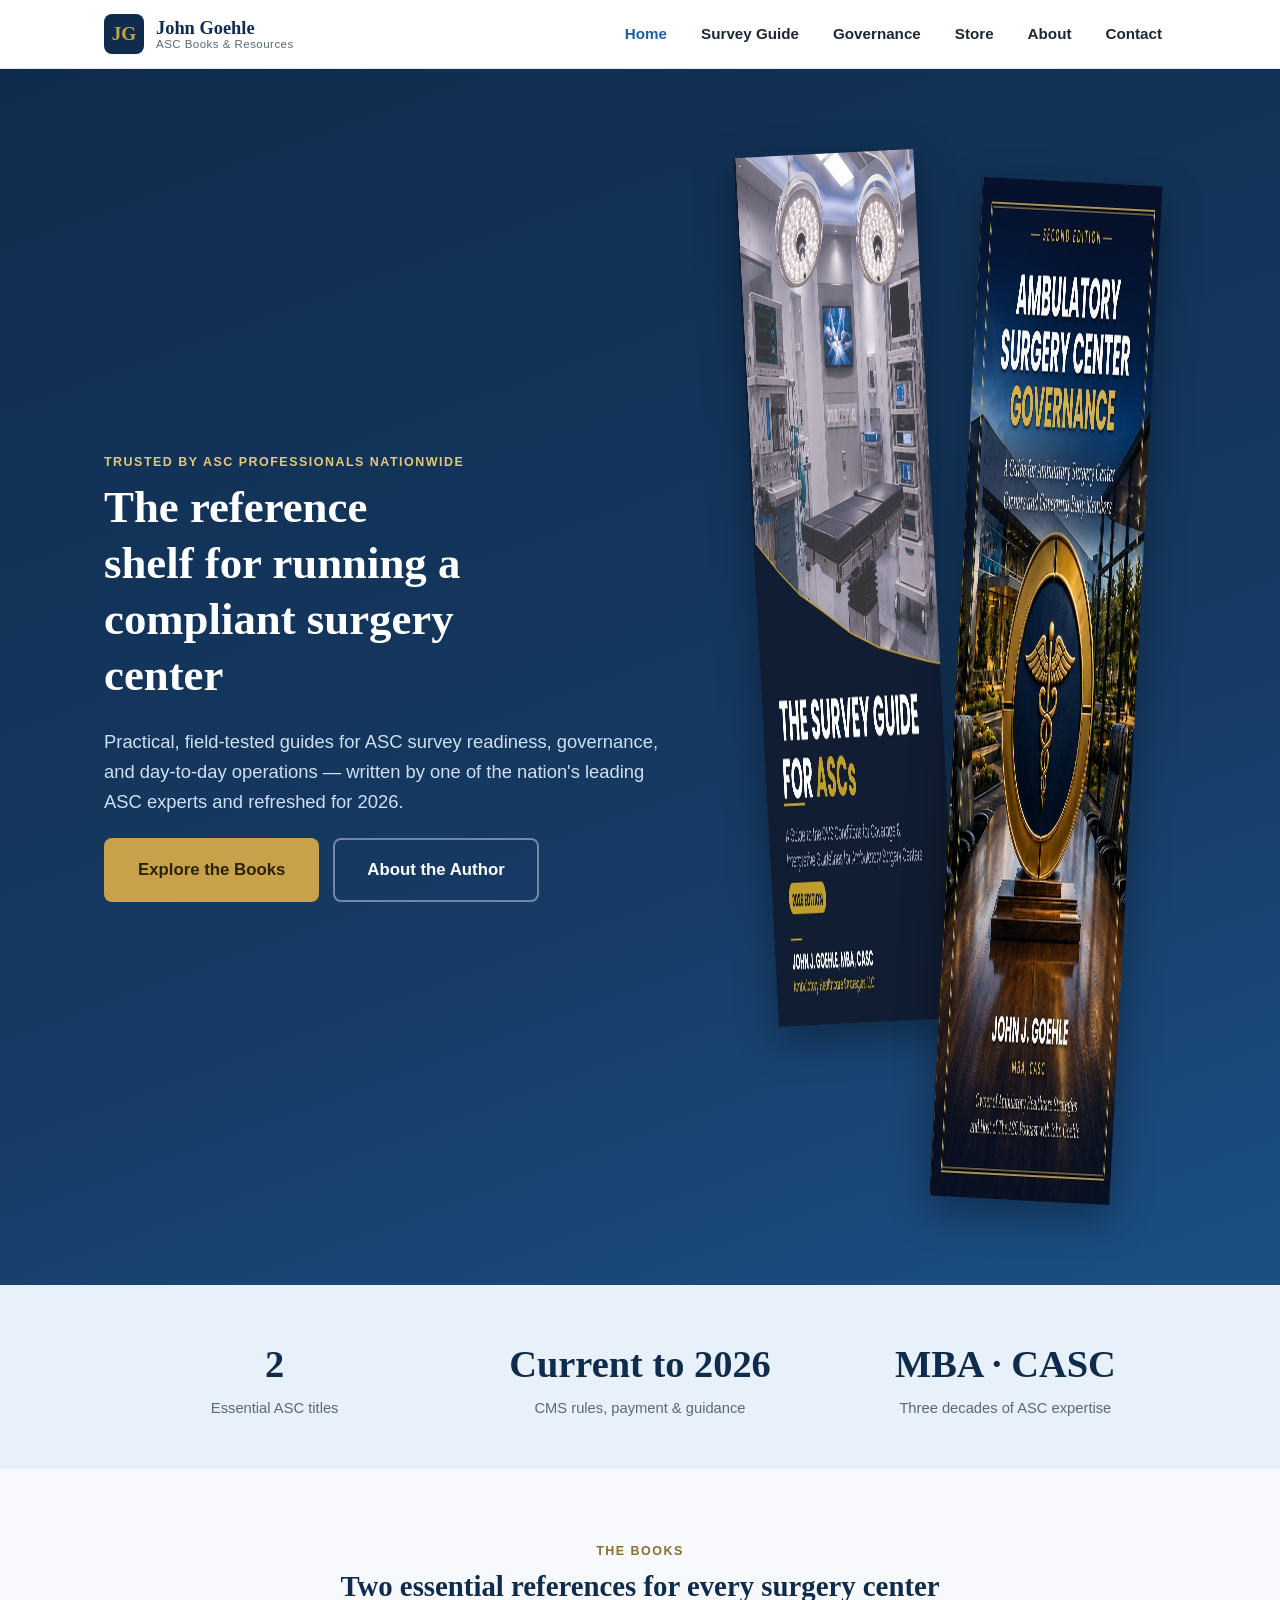
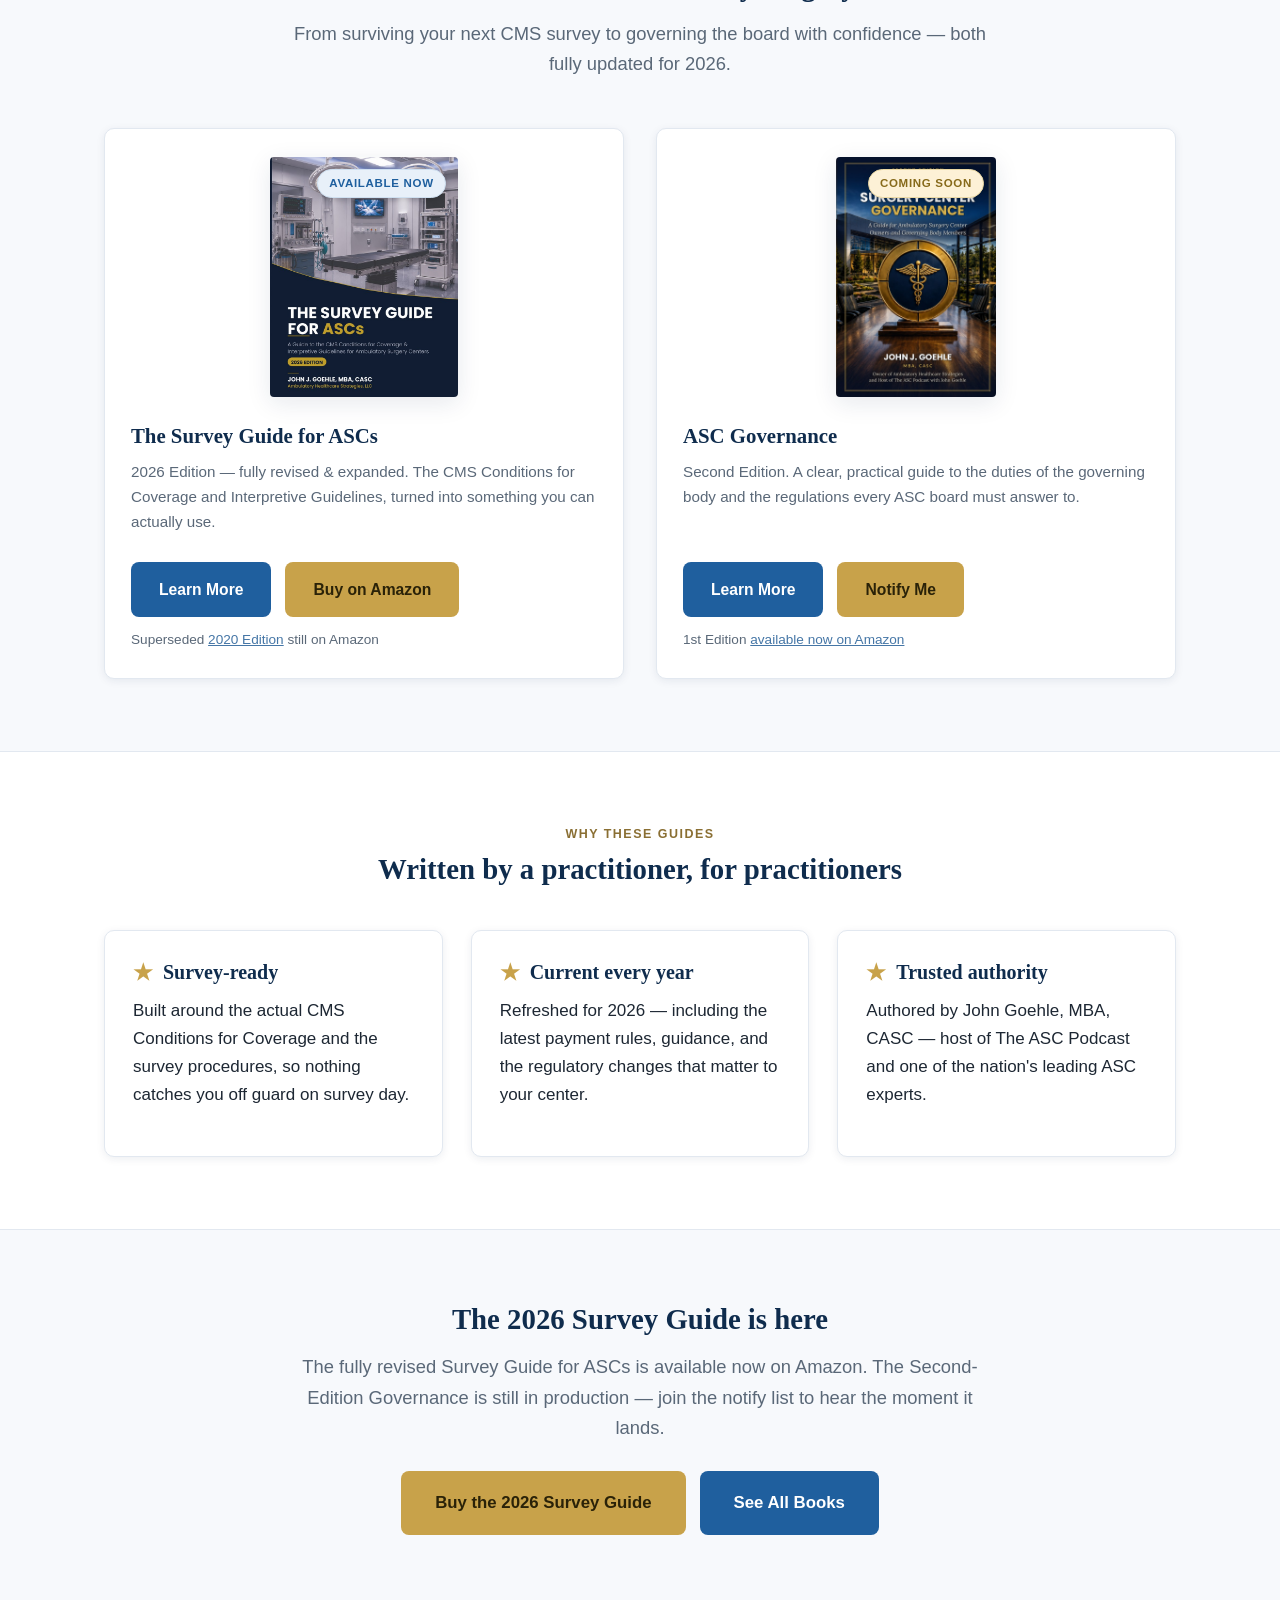
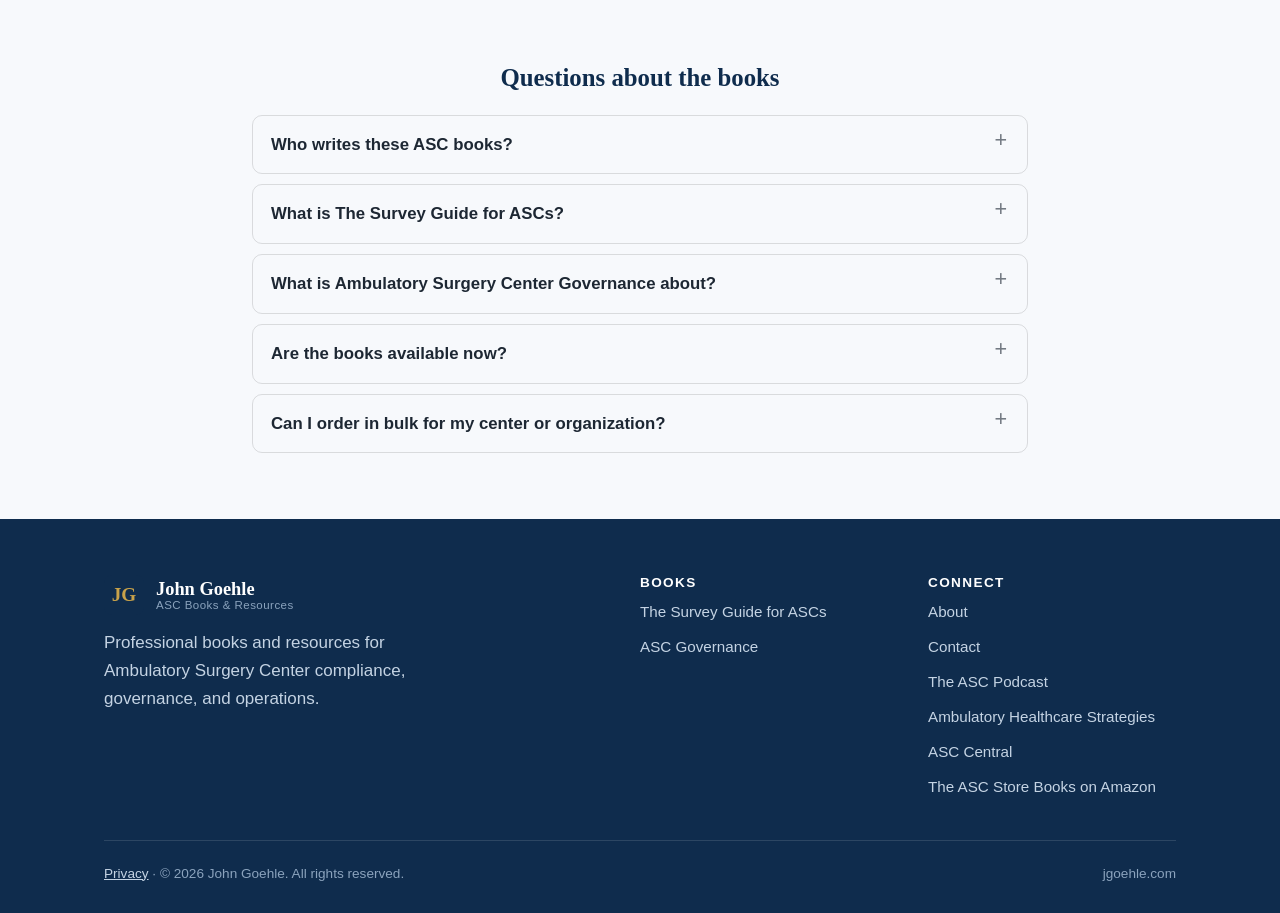
==== index.html @ 3014d9c2 "Website audit remediation: clean URLs, accessibility, privacy, schema Canonicalize on extensionless " ====
<!DOCTYPE html>
<html lang="en">
<head>
  <meta charset="UTF-8">
  <meta name="viewport" content="width=device-width, initial-scale=1.0">
  <meta name="google-site-verification" content="CAjowcsDVwnk5QbeuG2tL7SoXcVx9QC8DEbk3NdrUdU">
  <title>John Goehle — Professional Books for Ambulatory Surgery Centers</title>
  <meta name="description" content="Authoritative guides for ASC compliance and governance by John Goehle, MBA, CASC — The Survey Guide for ASCs and Ambulatory Surgery Center Governance">
  <link rel="canonical" href="https://jgoehle.com/">
  <meta property="og:title" content="John Goehle — Professional Books for Ambulatory Surgery Centers">
  <meta property="og:description" content="The industry's most respected guides for ASC survey preparation, governance, and operations.">
  <meta property="og:type" content="website">
  <meta property="og:url" content="https://jgoehle.com/">
  <link rel="icon" type="image/svg+xml" href="/favicon.svg">
  <link rel="stylesheet" href="/styles.css">
  <meta name="robots" content="index, follow, max-image-preview:large">
  <meta property="og:site_name" content="John Goehle — ASC Books & Resources">
  <meta property="og:image" content="https://jgoehle.com/og-image.jpg">
  <meta property="og:image:width" content="1200">
  <meta property="og:image:height" content="630">
  <meta name="twitter:card" content="summary_large_image">
  <script type="application/ld+json">{"@context":"https://schema.org","@graph":[{"@type":"WebSite","name":"John Goehle — ASC Books & Resources","url":"https://jgoehle.com/"},{"@type":"Person","@id":"https://goehle.net/#person","name":"John Goehle","honorificSuffix":"MBA, CASC","url":"https://goehle.net/","jobTitle":"Ambulatory Surgery Center Author & Expert","sameAs":["https://ascpodcast.com/","https://ah-strategies.com/","https://goehle.net/","https://www.amazon.com/author/johngoehle"]}]}</script>
  <script type="application/ld+json">{"@context":"https://schema.org","@type":"FAQPage","mainEntity":[{"@type":"Question","name":"Who writes these ASC books?","acceptedAnswer":{"@type":"Answer","text":"John Goehle, MBA, CASC — a veteran ambulatory surgery center administrator and advisor with three decades in the field, and host of The ASC Podcast."}},{"@type":"Question","name":"What is The Survey Guide for ASCs?","acceptedAnswer":{"@type":"Answer","text":"A working desk reference that turns the CMS Conditions for Coverage and Interpretive Guidelines into something you can actually use on survey day — every requirement paired with the exact rule, the survey procedure, and a plain-language explanation. The 2026 Edition is fully revised and expanded."}},{"@type":"Question","name":"What is Ambulatory Surgery Center Governance about?","acceptedAnswer":{"@type":"Answer","text":"A practical guide for ASC owners and governing-body members to the responsibilities they assume and the CMS regulations they must answer to. The Second Edition serves as a companion to The Survey Guide."}},{"@type":"Question","name":"Are the books available now?","acceptedAnswer":{"@type":"Answer","text":"Yes. The fully revised 2026 Edition of The Survey Guide for ASCs is available now on Amazon, as is the first-edition Governance book. The Second-Edition Governance is still in production — join the notify list to hear when it releases."}},{"@type":"Question","name":"Can I order in bulk for my center or organization?","acceptedAnswer":{"@type":"Answer","text":"Yes. Bulk and institutional orders are available — reach out through the contact page."}}]}</script>
</head>
<body>


  <a class="skip-link" href="#main">Skip to main content</a>
  <!-- HEADER -->
  <header class="site-header">
    <nav class="nav" aria-label="Primary">
      <a class="brand" href="/" aria-current="page">
        <span class="brand__mark">JG</span>
        <span class="brand__text">
          <span class="brand__name">John Goehle</span>
          <span class="brand__tag">ASC Books &amp; Resources</span>
        </span>
      </a>
      <button class="nav-toggle" aria-label="Toggle menu" aria-expanded="false">&#9776;</button>
      <ul class="nav-links">
        <li><a href="/" class="active" aria-current="page">Home</a></li>
        <li><a href="/survey-guide">Survey Guide</a></li>
        <li><a href="/asc-governance">Governance</a></li>
        <li><a href="https://egd-consulting.com/store">Store</a></li>
        <li><a href="/about">About</a></li>
        <li><a href="/contact">Contact</a></li>
      </ul>
    </nav>
  </header>

  <main id="main">

  <!-- HERO -->
  <section class="hero">
    <div class="container hero__grid">
      <div>
        <p class="eyebrow" style="color:#e3c878">Trusted by ASC professionals nationwide</p>
        <h1>The reference shelf for running a compliant surgery center</h1>
        <p class="lead">Practical, field-tested guides for ASC survey readiness, governance, and day-to-day operations — written by one of the nation's leading ASC experts and refreshed for 2026.</p>
        <div class="btn-row">
          <a class="btn btn--primary btn--lg" href="#books">Explore the Books</a>
          <a class="btn btn--ghost btn--lg" style="color:#fff;border-color:rgba(255,255,255,.4)" href="/about">About the Author</a>
        </div>
      </div>
      <div class="hero__books">
        <img class="cover" src="/cover-survey-guide-2026.jpg" alt="The Survey Guide for ASCs — 2026 Edition" decoding="async" width="680" height="870">
        <img class="cover" src="/cover-asc-governance.jpg" alt="Ambulatory Surgery Center Governance — Second Edition" loading="lazy" decoding="async" width="680" height="1020">
      </div>
    </div>
  </section>

  <!-- TRUST BAND -->
  <section class="section--tight band">
    <div class="container">
      <div class="stats">
        <div><div class="stat__num">2</div><div class="stat__label">Essential ASC titles</div></div>
        <div><div class="stat__num">Current to 2026</div><div class="stat__label">CMS rules, payment &amp; guidance</div></div>
        <div><div class="stat__num">MBA · CASC</div><div class="stat__label">Three decades of ASC expertise</div></div>
      </div>
    </div>
  </section>

  <!-- BOOKS -->
  <section class="section" id="books">
    <div class="container">
      <div class="text-center center-narrow" style="margin-bottom:48px">
        <p class="eyebrow">The Books</p>
        <h2>Two essential references for every surgery center</h2>
        <p class="lead" style="margin:0 auto">From surviving your next CMS survey to governing the board with confidence — both fully updated for 2026.</p>
      </div>

      <div class="book-grid">

        <!-- Survey Guide -->
        <article class="book-card">
          <div class="book-card__cover">
            <span class="cover-wrap">
              <img class="cover" src="/cover-survey-guide-2026.jpg" alt="The Survey Guide for ASCs — 2026 Edition" loading="lazy" decoding="async" width="680" height="870">
              <span class="badge badge--avail">Available Now</span>
            </span>
          </div>
          <div class="book-card__body">
            <h3>The Survey Guide for ASCs</h3>
            <p class="book-card__sub">2026 Edition — fully revised &amp; expanded. The CMS Conditions for Coverage and Interpretive Guidelines, turned into something you can actually use.</p>
            <div class="btn-row">
              <a class="btn btn--solid" href="/survey-guide">Learn More</a>
              <a class="btn btn--primary" href="https://www.amazon.com/dp/B0HC4MSST9" target="_blank" rel="noopener">Buy on Amazon</a>
            </div>
            <p style="font-size:.85rem;color:var(--muted);margin:12px 0 0">Superseded <a href="https://www.amazon.com/Survey-Guide-ASCs-Conditions-Interpretive/dp/1678163627" target="_blank" rel="noopener">2020 Edition</a> still on Amazon</p>
          </div>
        </article>

        <!-- Governance -->
        <article class="book-card">
          <div class="book-card__cover">
            <span class="cover-wrap">
              <img class="cover" src="/cover-asc-governance.jpg" alt="Ambulatory Surgery Center Governance — Second Edition" loading="lazy" decoding="async" width="680" height="1020">
              <span class="badge badge--soon">Coming Soon</span>
            </span>
          </div>
          <div class="book-card__body">
            <h3>ASC Governance</h3>
            <p class="book-card__sub">Second Edition. A clear, practical guide to the duties of the governing body and the regulations every ASC board must answer to.</p>
            <div class="btn-row">
              <a class="btn btn--solid" href="/asc-governance">Learn More</a>
              <a class="btn btn--primary" href="/contact?book=ASC%20Governance%20Second%20Edition&amp;reason=Notify%20me%20when%20a%20new%20edition%20is%20available">Notify Me</a>
            </div>
            <p style="font-size:.85rem;color:var(--muted);margin:12px 0 0">1st Edition <a href="https://www.amazon.com/Ambulatory-Surgery-Center-Governance-Governing/dp/1329252764" target="_blank" rel="noopener">available now on Amazon</a></p>
          </div>
        </article>

      </div>
    </div>
  </section>

  <!-- WHY -->
  <section class="section section--alt">
    <div class="container">
      <div class="text-center center-narrow" style="margin-bottom:42px">
        <p class="eyebrow">Why these guides</p>
        <h2>Written by a practitioner, for practitioners</h2>
      </div>
      <div class="grid-3">
        <div class="card">
          <h3><span class="card__icon">&#9733;</span>Survey-ready</h3>
          <p>Built around the actual CMS Conditions for Coverage and the survey procedures, so nothing catches you off guard on survey day.</p>
        </div>
        <div class="card">
          <h3><span class="card__icon">&#9733;</span>Current every year</h3>
          <p>Refreshed for 2026 — including the latest payment rules, guidance, and the regulatory changes that matter to your center.</p>
        </div>
        <div class="card">
          <h3><span class="card__icon">&#9733;</span>Trusted authority</h3>
          <p>Authored by John Goehle, MBA, CASC — host of The ASC Podcast and one of the nation's leading ASC experts.</p>
        </div>
      </div>
    </div>
  </section>

  <!-- CTA -->
  <section class="section">
    <div class="container text-center center-narrow">
      <h2>The 2026 Survey Guide is here</h2>
      <p class="lead" style="margin:0 auto 28px">The fully revised Survey Guide for ASCs is available now on Amazon. The Second-Edition Governance is still in production — join the notify list to hear the moment it lands.</p>
      <div class="btn-row" style="justify-content:center">
        <a class="btn btn--primary btn--lg" href="https://www.amazon.com/dp/B0HC4MSST9" target="_blank" rel="noopener">Buy the 2026 Survey Guide</a>
        <a class="btn btn--solid btn--lg" href="#books">See All Books</a>
      </div>
    </div>
  </section>

  <!-- FOOTER -->
  
<!-- SEO FAQ -->
<section class="faq-seo" aria-label="Frequently asked questions">
<style>.faq-seo{max-width:820px;margin:0 auto;padding:56px 22px}.faq-seo>h2{font-size:1.55rem;margin:0 0 22px;text-align:center;line-height:1.2}.faq-seo details{border:1px solid rgba(0,0,0,.12);border-radius:10px;padding:0 18px;margin:10px 0}.faq-seo summary{cursor:pointer;font-weight:600;padding:15px 0;list-style:none;font-size:1.05rem;position:relative;padding-right:28px}.faq-seo summary::-webkit-details-marker{display:none}.faq-seo summary::after{content:"+";position:absolute;right:2px;top:13px;font-weight:400;font-size:1.35rem;line-height:1;opacity:.6}.faq-seo details[open] summary::after{content:"\2013"}.faq-seo details p{margin:0 0 16px;line-height:1.62;opacity:.85}</style>
<h2>Questions about the books</h2>
<details><summary>Who writes these ASC books?</summary><p>John Goehle, MBA, CASC — a veteran ambulatory surgery center administrator and advisor with three decades in the field, and host of The ASC Podcast.</p></details>
<details><summary>What is The Survey Guide for ASCs?</summary><p>A working desk reference that turns the CMS Conditions for Coverage and Interpretive Guidelines into something you can actually use on survey day — every requirement paired with the exact rule, the survey procedure, and a plain-language explanation. The 2026 Edition is fully revised and expanded.</p></details>
<details><summary>What is Ambulatory Surgery Center Governance about?</summary><p>A practical guide for ASC owners and governing-body members to the responsibilities they assume and the CMS regulations they must answer to. The Second Edition serves as a companion to The Survey Guide.</p></details>
<details><summary>Are the books available now?</summary><p>Yes. The fully revised 2026 Edition of The Survey Guide for ASCs is available now on Amazon, as is the first-edition Governance book. The Second-Edition Governance is still in production — join the notify list to hear when it releases.</p></details>
<details><summary>Can I order in bulk for my center or organization?</summary><p>Yes. Bulk and institutional orders are available — reach out through the contact page.</p></details>
</section>
</main>

<footer class="site-footer">
    <div class="container">
      <div class="footer-grid">
        <div>
          <a class="brand" href="/" style="margin-bottom:14px" aria-current="page">
            <span class="brand__mark">JG</span>
            <span class="brand__text">
              <span class="brand__name" style="color:#fff">John Goehle</span>
              <span class="brand__tag" style="color:#8ba3bd">ASC Books &amp; Resources</span>
            </span>
          </a>
          <p style="max-width:38ch">Professional books and resources for Ambulatory Surgery Center compliance, governance, and operations.</p>
        </div>
        <div>
          <h3>Books</h3>
          <ul class="footer-links">
            <li><a href="/survey-guide">The Survey Guide for ASCs</a></li>
            <li><a href="/asc-governance">ASC Governance</a></li>
          </ul>
        </div>
        <div>
          <h3>Connect</h3>
          <ul class="footer-links">
            <li><a href="/about">About</a></li>
            <li><a href="/contact">Contact</a></li>
            <li><a href="https://ascpodcast.com/" target="_blank" rel="noopener">The ASC Podcast</a></li>
            <li><a href="https://ah-strategies.com/" target="_blank" rel="noopener">Ambulatory Healthcare Strategies</a></li>
            <li><a href="https://conferences.asc-central.com/" target="_blank" rel="noopener">ASC Central</a></li>
            <li><a href="https://egd-consulting.com/store" target="_blank" rel="noopener">The ASC Store</a>
            <a href="https://www.amazon.com/author/johngoehle" target="_blank" rel="noopener">Books on Amazon</a></li>
          </ul>
        </div>
      </div>
      <div class="footer-bottom">
        <span><a href="/privacy">Privacy</a> &middot; &copy; 2026 John Goehle. All rights reserved.</span>
        <span>jgoehle.com</span>
      </div>
    </div>
  </footer>

  <script>
    var t = document.querySelector('.nav-toggle');
    var m = document.querySelector('.nav-links');
    if (t) t.addEventListener('click', function () {
      var open = m.classList.toggle('open');
      t.setAttribute('aria-expanded', open);
    });
  </script>
</body>
</html>
---- styles.css ----
/* ===========================================================
   jgoehle.com — Professional ASC Books
   Clean, professional theme
   =========================================================== */

:root {
  --navy:    #0f2c4d;
  --navy-2:  #163a63;
  --blue:    #1f5f9e;
  --link:    #4576a6;   /* AA link blue on light bg */
  --blue-lt: #e8f0f9;
  --gold:    #c8a24a;
  --gold-ink:#8a6f33;   /* AA-contrast gold for small text on light bg */
  --ink:     #1d2733;
  --muted:   #5a6878;
  --line:    #e2e8f0;
  --bg:      #f7f9fc;
  --white:   #ffffff;
  --radius:  10px;
  --shadow:  0 6px 24px rgba(15, 44, 77, 0.10);
  --shadow-sm: 0 2px 8px rgba(15, 44, 77, 0.08);
  --max:     1120px;
}

* { box-sizing: border-box; }

html { scroll-behavior: smooth; }

body {
  margin: 0;
  font-family: -apple-system, BlinkMacSystemFont, "Segoe UI", Roboto, Helvetica, Arial, sans-serif;
  color: var(--ink);
  background: var(--bg);
  line-height: 1.65;
  font-size: 17px;
  -webkit-font-smoothing: antialiased;
}

h1, h2, h3, h4 {
  font-family: Georgia, "Times New Roman", serif;
  color: var(--navy);
  line-height: 1.25;
  margin: 0 0 0.5em;
}

h1 { font-size: 2.4rem; }
h2 { font-size: 1.8rem; }
h3 { font-size: 1.25rem; }

p { margin: 0 0 1.1em; }

a { color: var(--link); text-decoration: none; }
a:hover { text-decoration: underline; }

img { max-width: 100%; display: block; }

.container {
  max-width: var(--max);
  margin: 0 auto;
  padding: 0 24px;
}

.section { padding: 72px 0; }
.section--tight { padding: 48px 0; }
.section--alt { background: var(--white); border-top: 1px solid var(--line); border-bottom: 1px solid var(--line); }

.eyebrow {
  text-transform: uppercase;
  letter-spacing: 0.12em;
  font-size: 0.78rem;
  font-weight: 700;
  color: var(--gold-ink);
  font-family: -apple-system, BlinkMacSystemFont, "Segoe UI", Roboto, sans-serif;
  margin-bottom: 0.6em;
}

.lead { font-size: 1.15rem; color: var(--muted); max-width: 70ch; }

/* ---------- Buttons ---------- */
.btn {
  display: inline-block;
  padding: 13px 26px;
  border-radius: 8px;
  font-weight: 700;
  font-family: -apple-system, BlinkMacSystemFont, "Segoe UI", Roboto, sans-serif;
  font-size: 0.98rem;
  text-align: center;
  cursor: pointer;
  border: 2px solid transparent;
  transition: transform .12s ease, box-shadow .12s ease, background .12s ease;
}
.btn:hover { text-decoration: none; transform: translateY(-1px); }
.btn--primary { background: var(--gold); color: #2a2208; }
.btn--primary:hover { background: #d6b258; box-shadow: var(--shadow-sm); }
.btn--solid { background: var(--blue); color: #fff; }
.btn--solid:hover { background: var(--navy-2); }
.btn--ghost { background: transparent; color: var(--navy); border-color: var(--line); }
.btn--ghost:hover { border-color: var(--blue); color: var(--blue); }
.btn--lg { padding: 16px 32px; font-size: 1.05rem; }
.btn-row { display: flex; gap: 14px; flex-wrap: wrap; }

/* ---------- Header ---------- */
.site-header {
  background: var(--white);
  border-bottom: 1px solid var(--line);
  position: sticky;
  top: 0;
  z-index: 50;
}
.nav {
  display: flex;
  align-items: center;
  justify-content: space-between;
  padding: 14px 24px;
  max-width: var(--max);
  margin: 0 auto;
}
.brand { display: flex; align-items: center; gap: 12px; }
.brand:hover { text-decoration: none; }
.brand__mark {
  width: 40px; height: 40px;
  background: var(--navy);
  color: var(--gold);
  border-radius: 8px;
  display: grid; place-items: center;
  font-family: Georgia, serif;
  font-weight: 700;
  font-size: 1.2rem;
}
.brand__text { display: flex; flex-direction: column; line-height: 1.1; }
.brand__name { font-family: Georgia, serif; font-weight: 700; color: var(--navy); font-size: 1.15rem; }
.brand__tag { font-size: 0.72rem; color: var(--muted); letter-spacing: .04em; }

.nav-links { display: flex; gap: 6px; align-items: center; list-style: none; margin: 0; padding: 0; }
.nav-links a {
  color: var(--ink);
  font-weight: 600;
  font-size: 0.95rem;
  padding: 8px 14px;
  border-radius: 6px;
}
.nav-links a:hover { background: var(--blue-lt); text-decoration: none; color: var(--navy); }
.nav-links a.active { color: var(--blue); }

.nav-toggle {
  display: none;
  background: none; border: none; cursor: pointer;
  padding: 8px; font-size: 1.5rem; color: var(--navy);
}

/* ---------- Hero ---------- */
.hero {
  background: linear-gradient(160deg, var(--navy) 0%, var(--navy-2) 60%, var(--blue) 130%);
  color: #fff;
  padding: 84px 0;
}
.hero h1 { color: #fff; font-size: 2.8rem; max-width: 16ch; }
.hero .lead { color: #cfe0f1; }
.hero__grid { display: grid; grid-template-columns: 1.1fr .9fr; gap: 48px; align-items: center; }
.hero__books { display: flex; gap: 20px; justify-content: center; }
.hero__books .cover { width: 180px; box-shadow: 0 14px 40px rgba(0,0,0,.35); transform: rotate(-3deg); }
.hero__books .cover:last-child { transform: rotate(3deg); margin-top: 28px; }

/* ---------- Book cards ---------- */
.book-grid { display: grid; grid-template-columns: 1fr 1fr; gap: 32px; }
.book-card {
  background: var(--white);
  border: 1px solid var(--line);
  border-radius: var(--radius);
  overflow: hidden;
  display: flex;
  flex-direction: column;
  box-shadow: var(--shadow-sm);
  transition: transform .15s ease, box-shadow .15s ease;
}
.book-card:hover { transform: translateY(-4px); box-shadow: var(--shadow); }
.book-card__body { padding: 26px; display: flex; flex-direction: column; flex: 1; }
.book-card__cover { padding: 28px 28px 0; display: grid; place-items: center; }
.book-card__cover .cover { height: 240px; width: auto; box-shadow: var(--shadow); border-radius: 4px; }
.book-card h3 { font-size: 1.3rem; }
.book-card__sub { color: var(--muted); font-size: 0.95rem; margin-bottom: 1em; }
.book-card .btn-row { margin-top: auto; padding-top: 12px; }

/* ---------- Feature list ---------- */
.features { list-style: none; padding: 0; margin: 0; display: grid; gap: 14px; }
.features li { position: relative; padding-left: 32px; }
.features li::before {
  content: "✓";
  position: absolute; left: 0; top: 0;
  color: var(--blue); font-weight: 800;
  background: var(--blue-lt);
  width: 22px; height: 22px; border-radius: 50%;
  display: grid; place-items: center; font-size: 0.8rem;
}

.grid-2 { display: grid; grid-template-columns: 1fr 1fr; gap: 48px; align-items: start; }
.grid-3 { display: grid; grid-template-columns: repeat(3, 1fr); gap: 28px; }

.card {
  background: var(--white);
  border: 1px solid var(--line);
  border-radius: var(--radius);
  padding: 28px;
  box-shadow: var(--shadow-sm);
}
.card h3 { display: flex; align-items: center; gap: 10px; }
.card__icon { color: var(--gold); font-size: 1.4rem; }

/* ---------- Book detail layout ---------- */
.book-detail { display: grid; grid-template-columns: 320px 1fr; gap: 48px; align-items: start; }
.book-detail__cover .cover { width: 100%; box-shadow: var(--shadow); border-radius: 6px; }
.book-detail__buy { margin-top: 22px; display: grid; gap: 10px; }
.meta-list { list-style: none; padding: 0; margin: 22px 0 0; font-size: 0.92rem; }
.meta-list li { display: flex; justify-content: space-between; padding: 8px 0; border-bottom: 1px solid var(--line); }
.meta-list li span:first-child { color: var(--muted); }
.meta-list li span:last-child { font-weight: 600; text-align: right; }

.pagehead {
  background: var(--navy);
  color: #fff;
  padding: 56px 0;
}
.pagehead h1 { color: #fff; }
.pagehead p { color: #cfe0f1; margin: 0; }
.pagehead .eyebrow, .hero .eyebrow { color: #e3c878; }

/* ---------- Stats / trust band ---------- */
.band { background: var(--blue-lt); }
.stats { display: grid; grid-template-columns: repeat(3,1fr); gap: 24px; text-align: center; }
.stat__num { font-family: Georgia, serif; font-size: 2.4rem; color: var(--navy); font-weight: 700; }
.stat__label { color: var(--muted); font-size: 0.92rem; }

/* ---------- Contact / forms ---------- */
.form-grid { display: grid; gap: 18px; max-width: 620px; }
.field { display: grid; gap: 6px; }
.field label { font-weight: 600; font-size: 0.92rem; }
.field input, .field textarea, .field select {
  padding: 12px 14px;
  border: 1px solid var(--line);
  border-radius: 8px;
  font-size: 1rem;
  font-family: inherit;
  background: var(--white);
}
.field input:focus, .field textarea:focus, .field select:focus {
  outline: none; border-color: var(--blue); box-shadow: 0 0 0 3px rgba(31,95,158,.15);
}

/* ---------- Footer ---------- */
.site-footer {
  background: var(--navy);
  color: #c4d3e3;
  padding: 56px 0 28px;
  margin-top: 0;
}
.footer-grid { display: grid; grid-template-columns: 2fr 1fr 1fr; gap: 40px; }
.site-footer :is(h2,h3,h4) { color: #fff; font-family: -apple-system, sans-serif; font-size: 0.85rem; text-transform: uppercase; letter-spacing: .1em; }
.site-footer a { color: #c4d3e3; }
.site-footer a:hover { color: #fff; }
.footer-links { list-style: none; padding: 0; margin: 0; display: grid; gap: 10px; font-size: 0.95rem; }
.footer-bottom {
  border-top: 1px solid rgba(255,255,255,.12);
  margin-top: 40px; padding-top: 22px;
  display: flex; justify-content: space-between; flex-wrap: wrap; gap: 12px;
  font-size: 0.85rem; color: #8ba3bd;
}

/* ---------- Utilities ---------- */
.text-center { text-align: center; }
.mt-0 { margin-top: 0; }
.mb-0 { margin-bottom: 0; }
.center-narrow { max-width: 760px; margin: 0 auto; }

/* ---------- Author photo ---------- */
.author-photo {
  display: block;
  width: 220px;
  height: 220px;
  max-width: 100%;
  aspect-ratio: 1 / 1;
  object-fit: cover;
  border-radius: 50%;
  box-shadow: var(--shadow-sm);
  border: 4px solid var(--white);
  outline: 1px solid var(--line);
  margin: 4px auto 18px;
}

/* ---------- Badges ---------- */
.badge {
  display: inline-block;
  font-family: -apple-system, BlinkMacSystemFont, "Segoe UI", Roboto, sans-serif;
  font-size: 0.72rem;
  font-weight: 700;
  letter-spacing: .06em;
  text-transform: uppercase;
  padding: 4px 11px;
  border-radius: 999px;
  vertical-align: middle;
}
.badge--soon { background: #fdf1d6; color: #876a1b; border: 1px solid #ecd9a4; }
.badge--avail { background: var(--blue-lt); color: var(--blue); border: 1px solid #cfe0f1; }
.badge--new { background: #e7f6ec; color: #1d7a44; border: 1px solid #c2e6cf; }

.cover-wrap { position: relative; display: inline-block; }
.cover-wrap .badge {
  position: absolute; top: 12px; right: 12px;
  box-shadow: 0 2px 6px rgba(0,0,0,.18);
}

/* button disabled / coming-soon look */
.btn--soon {
  background: #eef2f7; color: #6b7787; border-color: #dde4ec; cursor: default;
}
.btn--soon:hover { transform: none; background: #eef2f7; }

/* ---------- Edition blocks (book detail) ---------- */
.edition {
  border: 1px solid var(--line);
  border-radius: var(--radius);
  padding: 22px 24px;
  margin-bottom: 18px;
  background: var(--white);
  box-shadow: var(--shadow-sm);
}
.edition--feature { border-color: #ecd9a4; border-width: 2px; background: #fffdf8; }
.edition__head { display: flex; align-items: center; gap: 12px; flex-wrap: wrap; margin-bottom: 6px; }
.edition__head h3 { margin: 0; font-size: 1.15rem; }
.edition__meta { color: var(--muted); font-size: 0.9rem; margin: 2px 0 12px; }
.edition .btn-row { margin-top: 8px; }

/* ---------- Responsive ---------- */
@media (max-width: 860px) {
  body { font-size: 16px; }
  h1 { font-size: 2rem; }
  .hero h1 { font-size: 2.1rem; }
  .hero__grid, .grid-2, .book-grid, .footer-grid, .book-detail, .grid-3, .stats { grid-template-columns: 1fr; }
  .hero__books { margin-top: 30px; }
  .book-detail__cover { max-width: 260px; margin: 0 auto; }
  .nav-links {
    display: none;
    position: absolute; top: 100%; left: 0; right: 0;
    background: #fff; flex-direction: column; gap: 0;
    border-bottom: 1px solid var(--line); padding: 8px 16px 16px;
    box-shadow: var(--shadow);
  }
  .nav-links.open { display: flex; }
  .nav-links a { padding: 12px; border-radius: 6px; }
  .nav-toggle { display: block; }
  .stats { gap: 28px; }
  .footer-bottom { flex-direction: column; }
}

/* ---------- Accessibility: skip link ---------- */
.skip-link{position:absolute;left:-9999px;top:0;z-index:1000;padding:12px 18px;
  background:#fff;color:#111;font-weight:700;text-decoration:none;
  border:2px solid currentColor;border-radius:0 0 8px 0}
.skip-link:focus{left:0}
:focus-visible{outline:3px solid currentColor;outline-offset:2px}

.h-card { font-size: 1.25rem; }

/* Links inside running text must not rely on colour alone (WCAG 1.4.1). */
p a, .prose li a, blockquote a, figcaption a, .form-note a{text-decoration:underline}
.btn, .nav-links a, .site-footer nav a{text-decoration:none}

.site-footer .footer-bottom a, .site-footer-bottom a, footer span a{text-decoration:underline}

/* ---------- Responsive safety net ----------
   Grid and flex children default to min-width:auto, so a wide child (a long word,
   a nowrap label, a fixed-width image) can force a track wider than the viewport
   and scroll the whole page sideways. These caps stop that at the source. */
.grid-2 > *, .grid-3 > *, .form-grid > *, .hero__grid > *,
[class*="-grid"] > * { min-width: 0; }
img, video, iframe, table { max-width: 100%; }
input, select, textarea { max-width: 100%; box-sizing: border-box; }
select { width: 100%; }
pre, code { overflow-wrap: anywhere; }

@media (max-width: 700px) {
  /* The covers are rotated, so their bounding boxes are wider than their width.
     Leave room for that as well as the container padding. */
  .hero__books { gap: 12px; max-width: 100%; }
  .hero__books .cover { width: min(38vw, 180px); }
}

/* Two-up field rows must stack on narrow screens. */
.pair-grid { display: grid; grid-template-columns: 1fr 1fr; }
@media (max-width: 560px) { .pair-grid { grid-template-columns: 1fr; } }
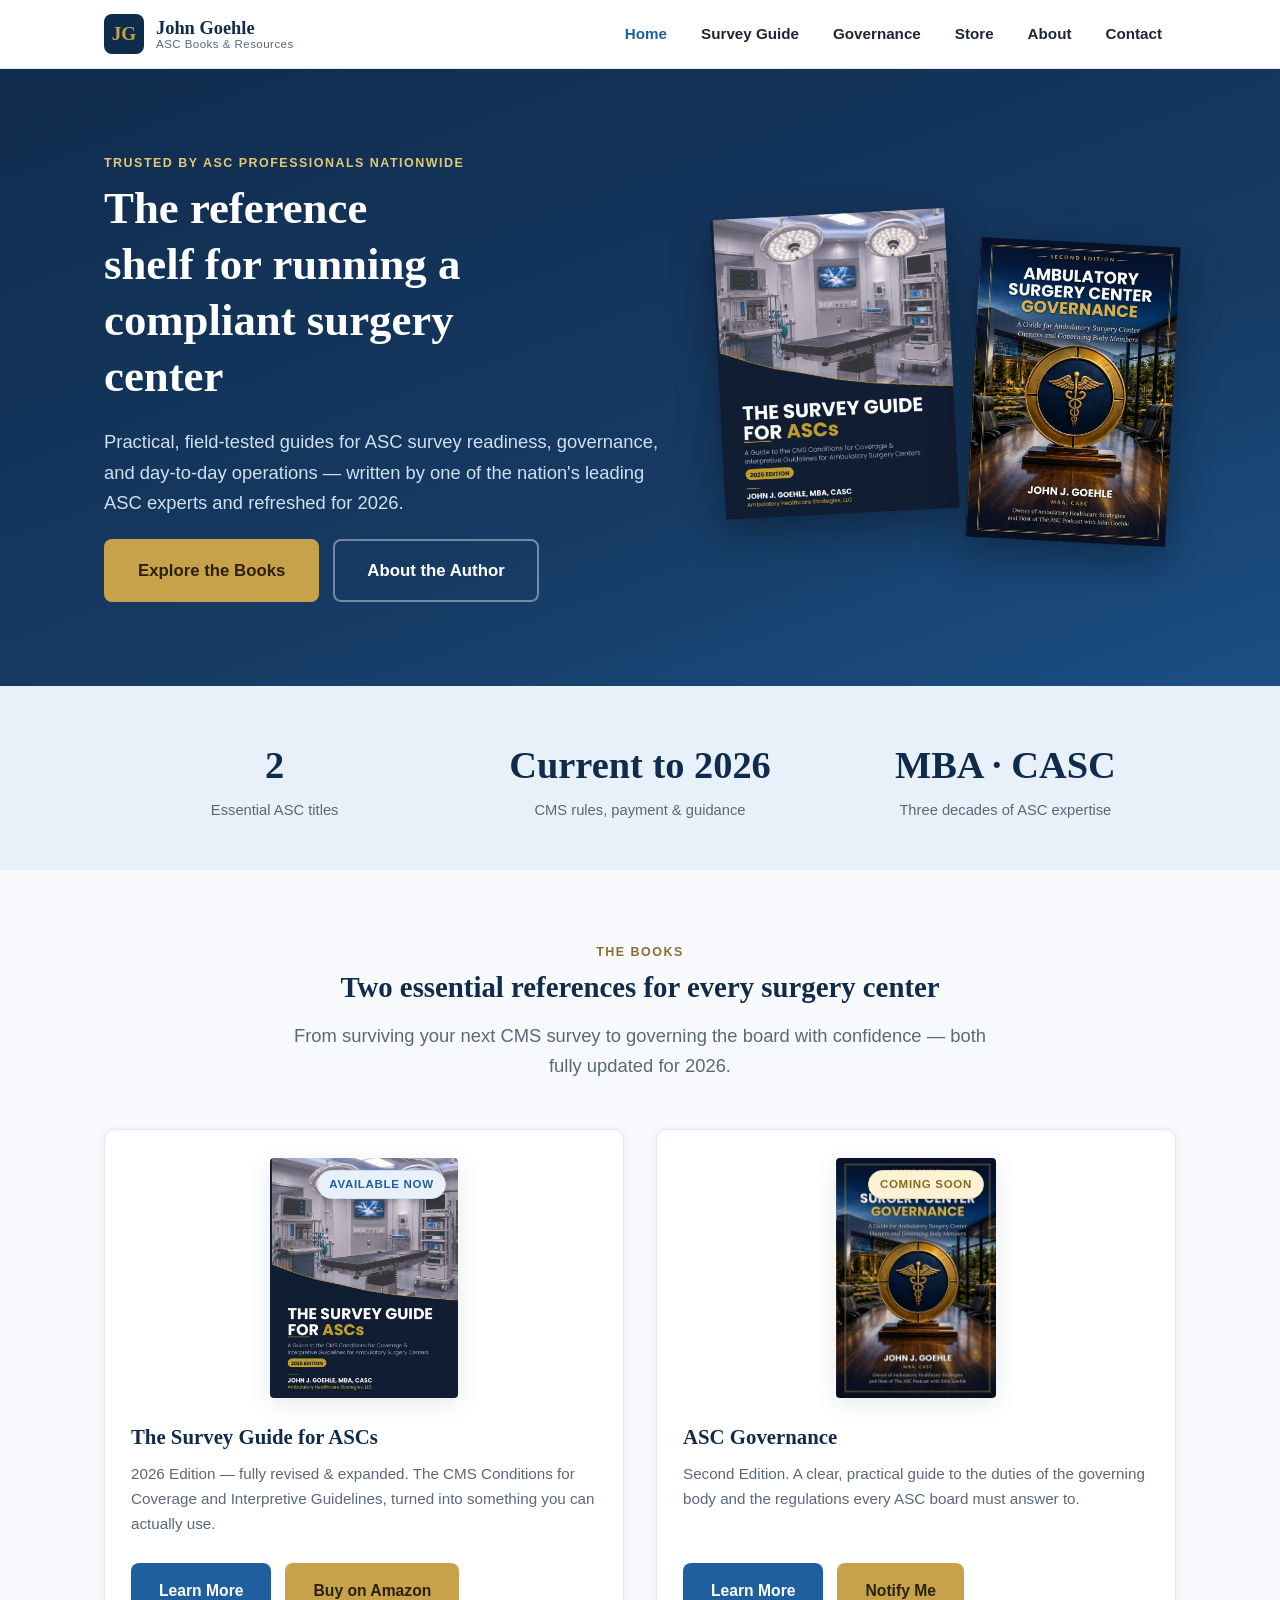
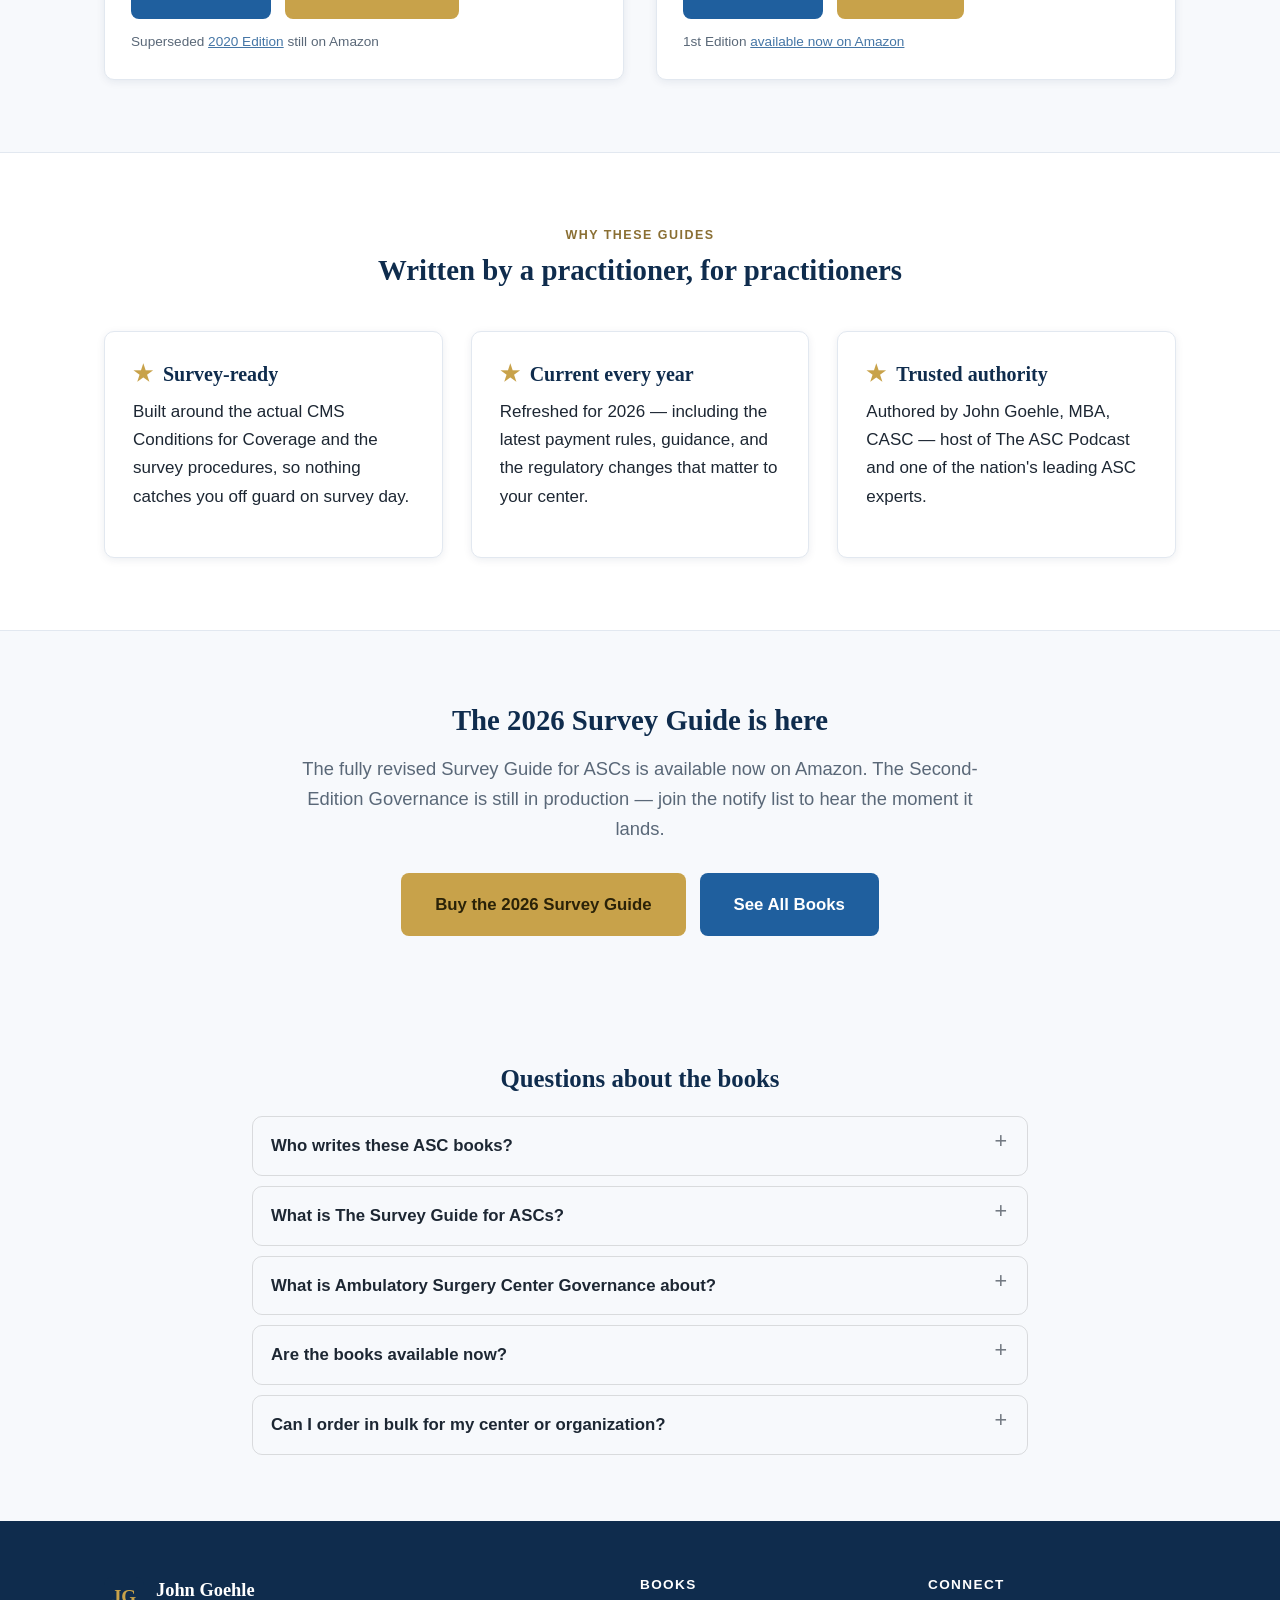
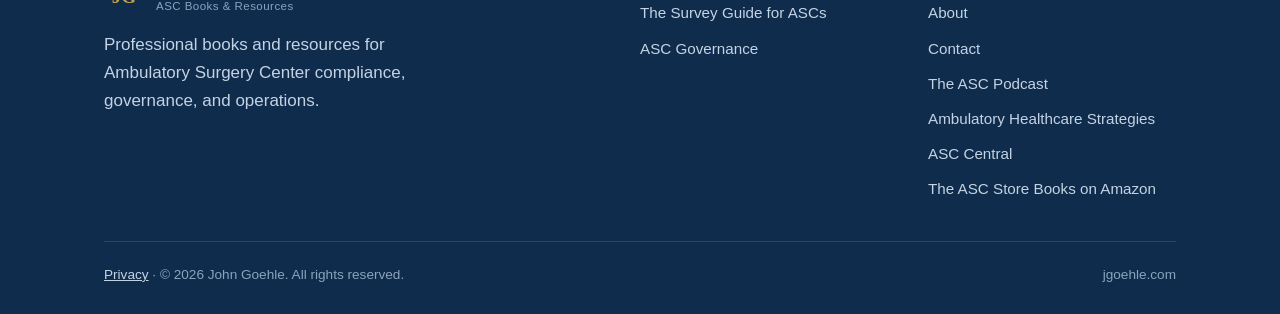
==== commit 6e551bcf: "Fix cover proportions and stop stale CSS being cached for 7 days" ====
--- a/index.html
+++ b/index.html
@@ -12,7 +12,7 @@
   <meta property="og:type" content="website">
   <meta property="og:url" content="https://jgoehle.com/">
   <link rel="icon" type="image/svg+xml" href="/favicon.svg">
-  <link rel="stylesheet" href="/styles.css">
+  <link rel="stylesheet" href="/styles.css?v=20260815b">
   <meta name="robots" content="index, follow, max-image-preview:large">
   <meta property="og:site_name" content="John Goehle — ASC Books & Resources">
   <meta property="og:image" content="https://jgoehle.com/og-image.jpg">
@@ -36,8 +36,8 @@
           <span class="brand__tag">ASC Books &amp; Resources</span>
         </span>
       </a>
-      <button class="nav-toggle" aria-label="Toggle menu" aria-expanded="false">&#9776;</button>
-      <ul class="nav-links">
+      <button class="nav-toggle" aria-label="Toggle menu" aria-expanded="false" aria-controls="nav-links">&#9776;</button>
+      <ul class="nav-links" id="nav-links">
         <li><a href="/" class="active" aria-current="page">Home</a></li>
         <li><a href="/survey-guide">Survey Guide</a></li>
         <li><a href="/asc-governance">Governance</a></li>
--- a/styles.css
+++ b/styles.css
@@ -157,8 +157,13 @@
 .hero h1 { color: #fff; font-size: 2.8rem; max-width: 16ch; }
 .hero .lead { color: #cfe0f1; }
 .hero__grid { display: grid; grid-template-columns: 1.1fr .9fr; gap: 48px; align-items: center; }
-.hero__books { display: flex; gap: 20px; justify-content: center; }
-.hero__books .cover { width: 180px; box-shadow: 0 14px 40px rgba(0,0,0,.35); transform: rotate(-3deg); }
+/* align-items defaults to stretch, which forces the shorter cover to the
+   taller one's height and distorts it. Pin them to the start instead. */
+.hero__books { display: flex; gap: 20px; justify-content: center; align-items: flex-start; }
+/* The two books have different trim sizes (Survey Guide 8.5x11, Governance 6x9),
+   so matching their WIDTH makes one look squat. Match height instead — books
+   standing side by side — and let width follow the real proportions. */
+.hero__books .cover { height: 300px; width: auto; box-shadow: 0 14px 40px rgba(0,0,0,.35); transform: rotate(-3deg); }
 .hero__books .cover:last-child { transform: rotate(3deg); margin-top: 28px; }
 
 /* ---------- Book cards ---------- */
@@ -378,12 +383,20 @@
 pre, code { overflow-wrap: anywhere; }
 
 @media (max-width: 700px) {
-  /* The covers are rotated, so their bounding boxes are wider than their width.
-     Leave room for that as well as the container padding. */
+  /* Rotated boxes are wider than the images, so leave room for that and the
+     container padding. Height-based sizing keeps both covers true to shape. */
   .hero__books { gap: 12px; max-width: 100%; }
-  .hero__books .cover { width: min(38vw, 180px); }
+  .hero__books .cover { height: min(46vw, 240px); width: auto; }
 }
 
 /* Two-up field rows must stack on narrow screens. */
 .pair-grid { display: grid; grid-template-columns: 1fr 1fr; }
 @media (max-width: 560px) { .pair-grid { grid-template-columns: 1fr; } }
+
+/* ---------- Intrinsic image dimensions: preserve aspect ratio ----------
+   The width/height attributes we set to stop layout shift are also
+   presentational hints, so a CSS rule that sets only `width` leaves the
+   attribute height in force and squashes the image. :where() gives this
+   zero specificity, so it overrides the presentational hint but still
+   loses to any real rule that sets height on purpose. */
+:where(img[width][height]) { height: auto; }
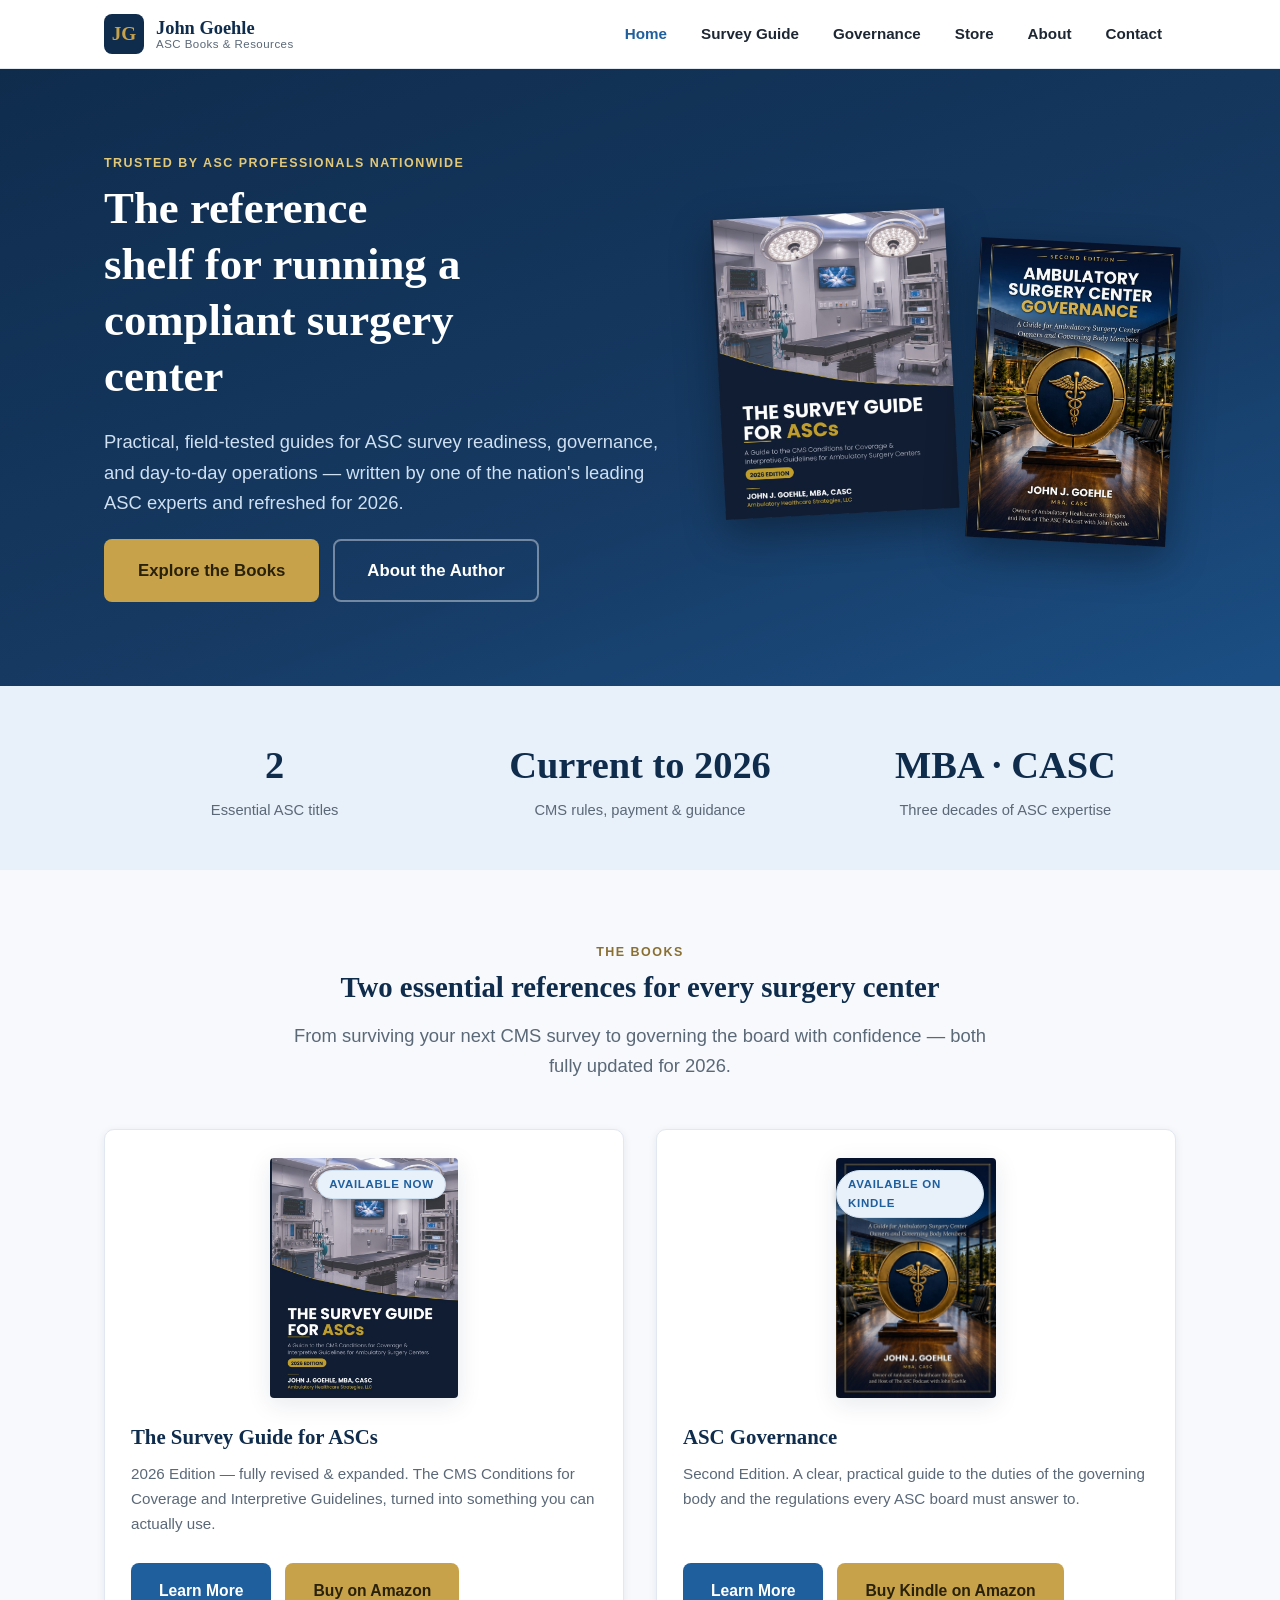
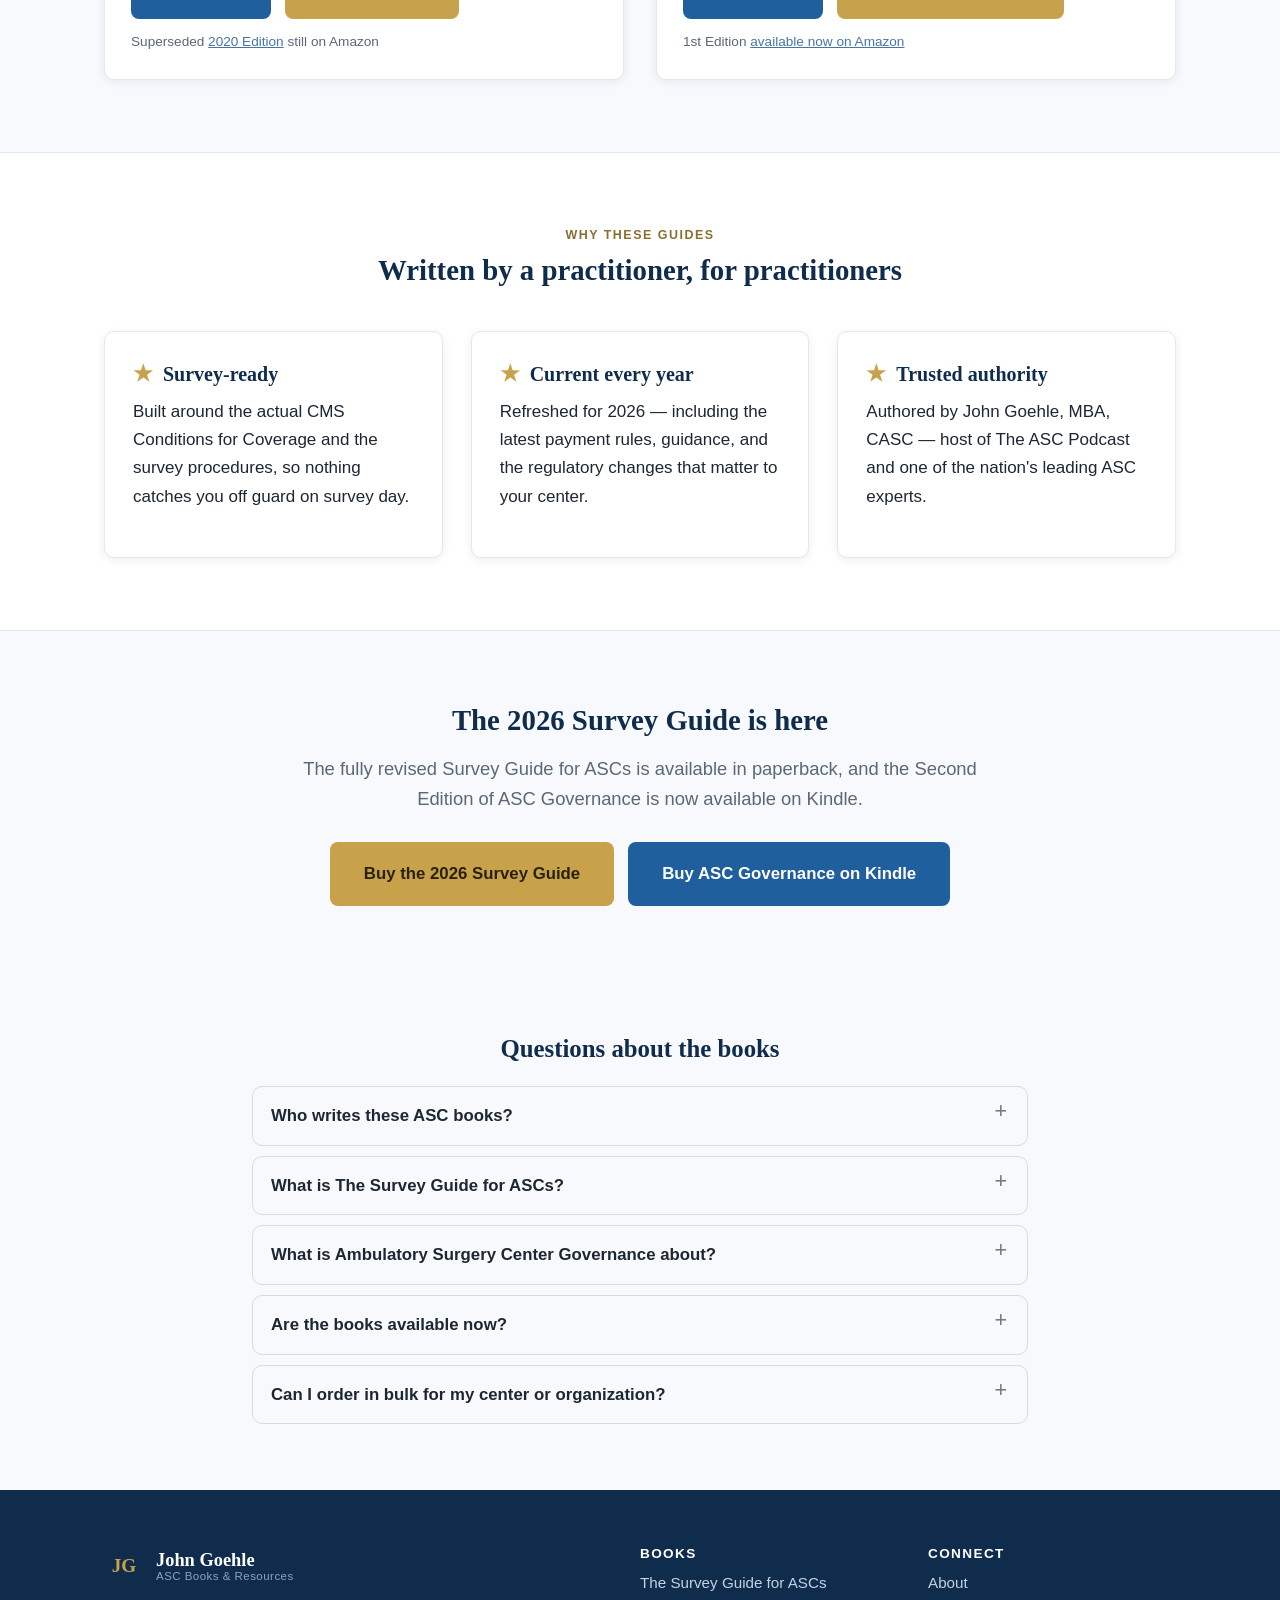
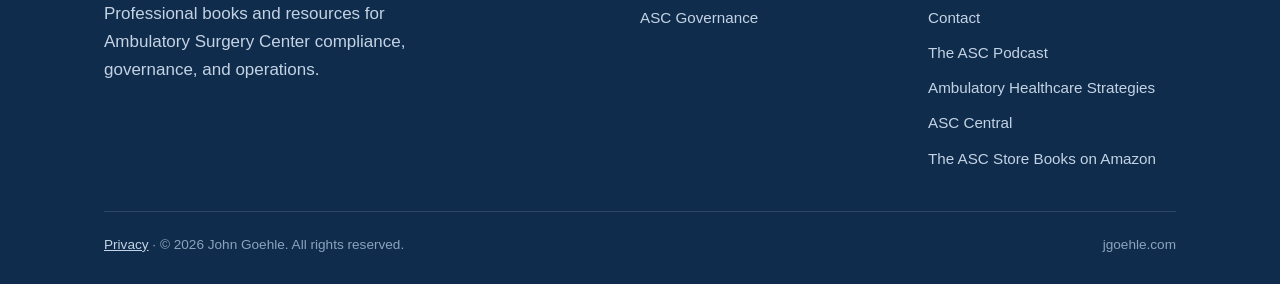
==== commit e607974e: "Point Governance Second Edition to the live Kindle listing" ====
--- a/index.html
+++ b/index.html
@@ -20,7 +20,7 @@
   <meta property="og:image:height" content="630">
   <meta name="twitter:card" content="summary_large_image">
   <script type="application/ld+json">{"@context":"https://schema.org","@graph":[{"@type":"WebSite","name":"John Goehle — ASC Books & Resources","url":"https://jgoehle.com/"},{"@type":"Person","@id":"https://goehle.net/#person","name":"John Goehle","honorificSuffix":"MBA, CASC","url":"https://goehle.net/","jobTitle":"Ambulatory Surgery Center Author & Expert","sameAs":["https://ascpodcast.com/","https://ah-strategies.com/","https://goehle.net/","https://www.amazon.com/author/johngoehle"]}]}</script>
-  <script type="application/ld+json">{"@context":"https://schema.org","@type":"FAQPage","mainEntity":[{"@type":"Question","name":"Who writes these ASC books?","acceptedAnswer":{"@type":"Answer","text":"John Goehle, MBA, CASC — a veteran ambulatory surgery center administrator and advisor with three decades in the field, and host of The ASC Podcast."}},{"@type":"Question","name":"What is The Survey Guide for ASCs?","acceptedAnswer":{"@type":"Answer","text":"A working desk reference that turns the CMS Conditions for Coverage and Interpretive Guidelines into something you can actually use on survey day — every requirement paired with the exact rule, the survey procedure, and a plain-language explanation. The 2026 Edition is fully revised and expanded."}},{"@type":"Question","name":"What is Ambulatory Surgery Center Governance about?","acceptedAnswer":{"@type":"Answer","text":"A practical guide for ASC owners and governing-body members to the responsibilities they assume and the CMS regulations they must answer to. The Second Edition serves as a companion to The Survey Guide."}},{"@type":"Question","name":"Are the books available now?","acceptedAnswer":{"@type":"Answer","text":"Yes. The fully revised 2026 Edition of The Survey Guide for ASCs is available now on Amazon, as is the first-edition Governance book. The Second-Edition Governance is still in production — join the notify list to hear when it releases."}},{"@type":"Question","name":"Can I order in bulk for my center or organization?","acceptedAnswer":{"@type":"Answer","text":"Yes. Bulk and institutional orders are available — reach out through the contact page."}}]}</script>
+  <script type="application/ld+json">{"@context":"https://schema.org","@type":"FAQPage","mainEntity":[{"@type":"Question","name":"Who writes these ASC books?","acceptedAnswer":{"@type":"Answer","text":"John Goehle, MBA, CASC — a veteran ambulatory surgery center administrator and advisor with three decades in the field, and host of The ASC Podcast."}},{"@type":"Question","name":"What is The Survey Guide for ASCs?","acceptedAnswer":{"@type":"Answer","text":"A working desk reference that turns the CMS Conditions for Coverage and Interpretive Guidelines into something you can actually use on survey day — every requirement paired with the exact rule, the survey procedure, and a plain-language explanation. The 2026 Edition is fully revised and expanded."}},{"@type":"Question","name":"What is Ambulatory Surgery Center Governance about?","acceptedAnswer":{"@type":"Answer","text":"A practical guide for ASC owners and governing-body members to the responsibilities they assume and the CMS regulations they must answer to. The Second Edition serves as a companion to The Survey Guide."}},{"@type":"Question","name":"Are the books available now?","acceptedAnswer":{"@type":"Answer","text":"Yes. The fully revised 2026 Survey Guide is available on Amazon, and the Second Edition of ASC Governance is available on Kindle."}},{"@type":"Question","name":"Can I order in bulk for my center or organization?","acceptedAnswer":{"@type":"Answer","text":"Yes. Bulk and institutional orders are available — reach out through the contact page."}}]}</script>
 </head>
 <body>
 
@@ -115,7 +115,7 @@
           <div class="book-card__cover">
             <span class="cover-wrap">
               <img class="cover" src="/cover-asc-governance.jpg" alt="Ambulatory Surgery Center Governance — Second Edition" loading="lazy" decoding="async" width="680" height="1020">
-              <span class="badge badge--soon">Coming Soon</span>
+              <span class="badge badge--avail">Available on Kindle</span>
             </span>
           </div>
           <div class="book-card__body">
@@ -123,7 +123,7 @@
             <p class="book-card__sub">Second Edition. A clear, practical guide to the duties of the governing body and the regulations every ASC board must answer to.</p>
             <div class="btn-row">
               <a class="btn btn--solid" href="/asc-governance">Learn More</a>
-              <a class="btn btn--primary" href="/contact?book=ASC%20Governance%20Second%20Edition&amp;reason=Notify%20me%20when%20a%20new%20edition%20is%20available">Notify Me</a>
+              <a class="btn btn--primary" href="https://www.amazon.com/dp/B0HSBVTKQM" target="_blank" rel="noopener">Buy Kindle on Amazon</a>
             </div>
             <p style="font-size:.85rem;color:var(--muted);margin:12px 0 0">1st Edition <a href="https://www.amazon.com/Ambulatory-Surgery-Center-Governance-Governing/dp/1329252764" target="_blank" rel="noopener">available now on Amazon</a></p>
           </div>
@@ -161,10 +161,10 @@
   <section class="section">
     <div class="container text-center center-narrow">
       <h2>The 2026 Survey Guide is here</h2>
-      <p class="lead" style="margin:0 auto 28px">The fully revised Survey Guide for ASCs is available now on Amazon. The Second-Edition Governance is still in production — join the notify list to hear the moment it lands.</p>
+      <p class="lead" style="margin:0 auto 28px">The fully revised Survey Guide for ASCs is available in paperback, and the Second Edition of ASC Governance is now available on Kindle.</p>
       <div class="btn-row" style="justify-content:center">
         <a class="btn btn--primary btn--lg" href="https://www.amazon.com/dp/B0HC4MSST9" target="_blank" rel="noopener">Buy the 2026 Survey Guide</a>
-        <a class="btn btn--solid btn--lg" href="#books">See All Books</a>
+        <a class="btn btn--solid btn--lg" href="https://www.amazon.com/dp/B0HSBVTKQM" target="_blank" rel="noopener">Buy ASC Governance on Kindle</a>
       </div>
     </div>
   </section>
@@ -178,7 +178,7 @@
 <details><summary>Who writes these ASC books?</summary><p>John Goehle, MBA, CASC — a veteran ambulatory surgery center administrator and advisor with three decades in the field, and host of The ASC Podcast.</p></details>
 <details><summary>What is The Survey Guide for ASCs?</summary><p>A working desk reference that turns the CMS Conditions for Coverage and Interpretive Guidelines into something you can actually use on survey day — every requirement paired with the exact rule, the survey procedure, and a plain-language explanation. The 2026 Edition is fully revised and expanded.</p></details>
 <details><summary>What is Ambulatory Surgery Center Governance about?</summary><p>A practical guide for ASC owners and governing-body members to the responsibilities they assume and the CMS regulations they must answer to. The Second Edition serves as a companion to The Survey Guide.</p></details>
-<details><summary>Are the books available now?</summary><p>Yes. The fully revised 2026 Edition of The Survey Guide for ASCs is available now on Amazon, as is the first-edition Governance book. The Second-Edition Governance is still in production — join the notify list to hear when it releases.</p></details>
+<details><summary>Are the books available now?</summary><p>Yes. The fully revised 2026 Survey Guide is available on Amazon, and the Second Edition of ASC Governance is available on Kindle.</p></details>
 <details><summary>Can I order in bulk for my center or organization?</summary><p>Yes. Bulk and institutional orders are available — reach out through the contact page.</p></details>
 </section>
 </main>
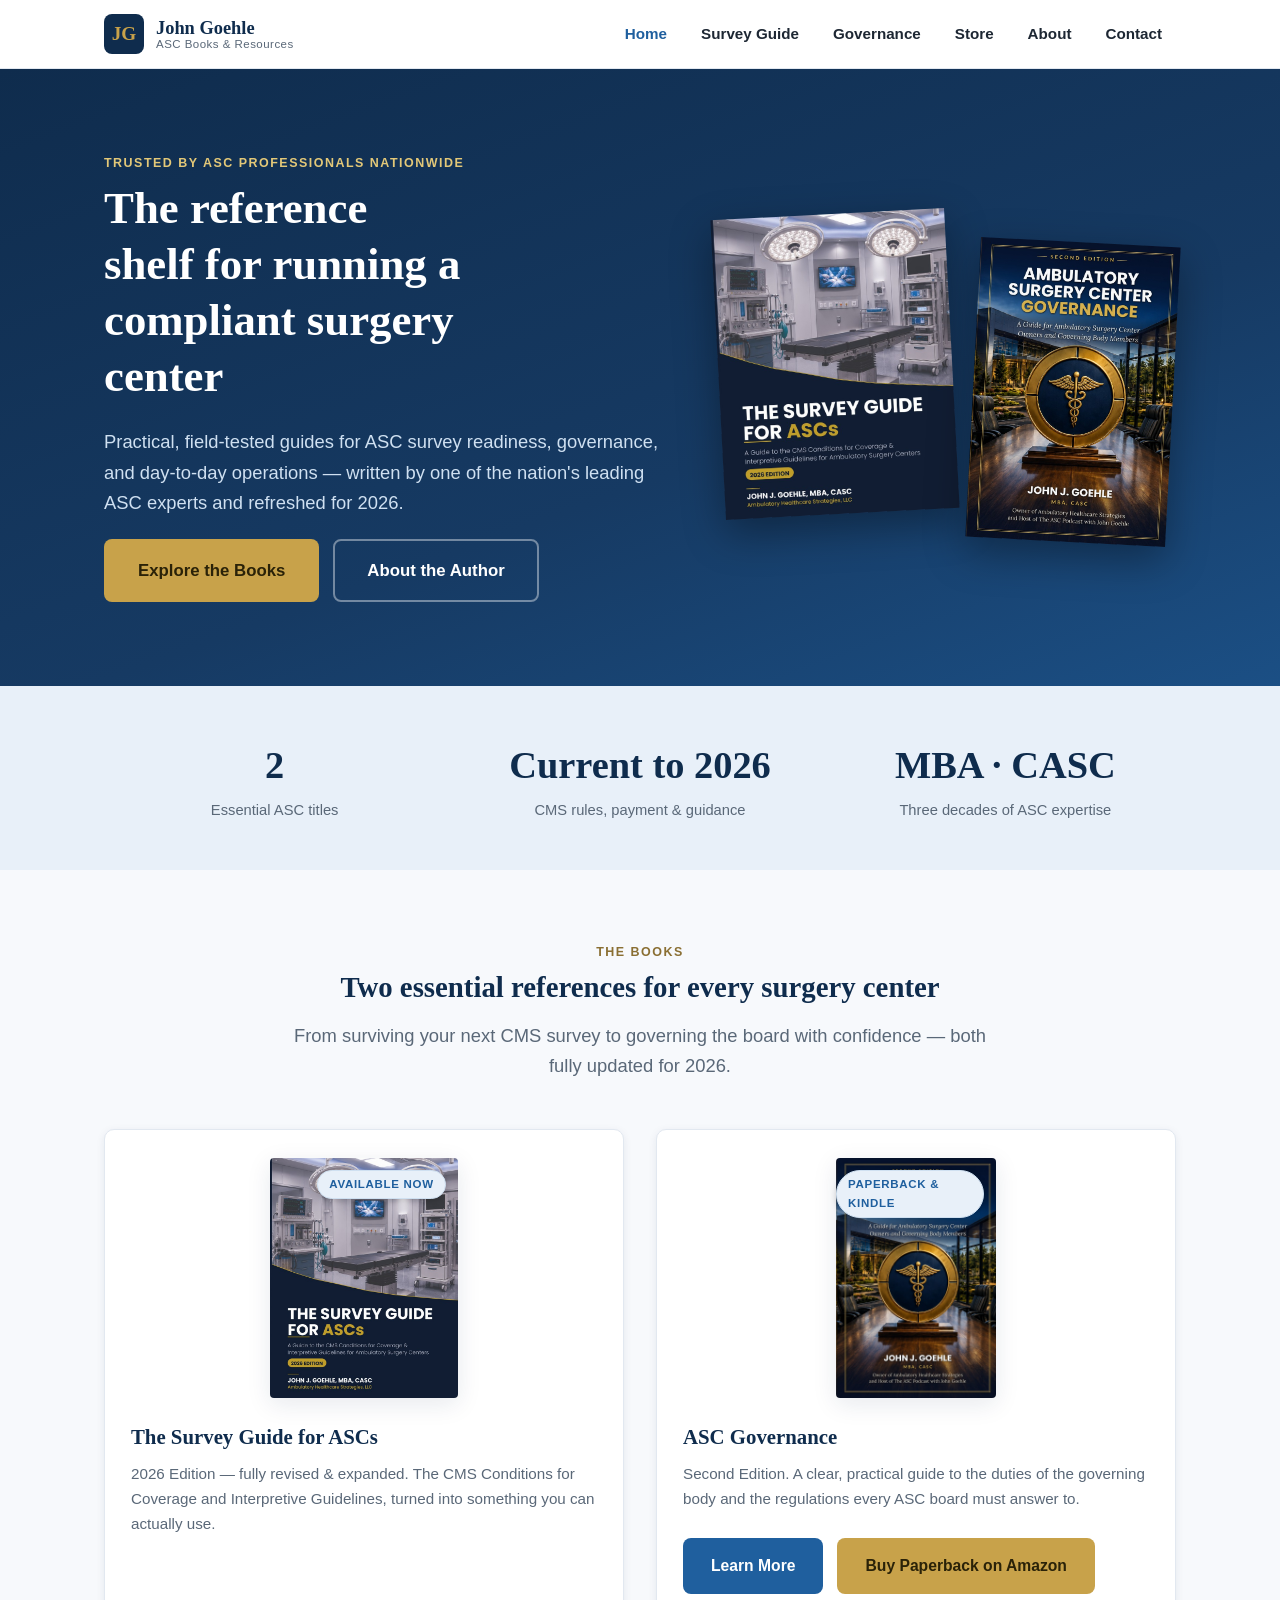
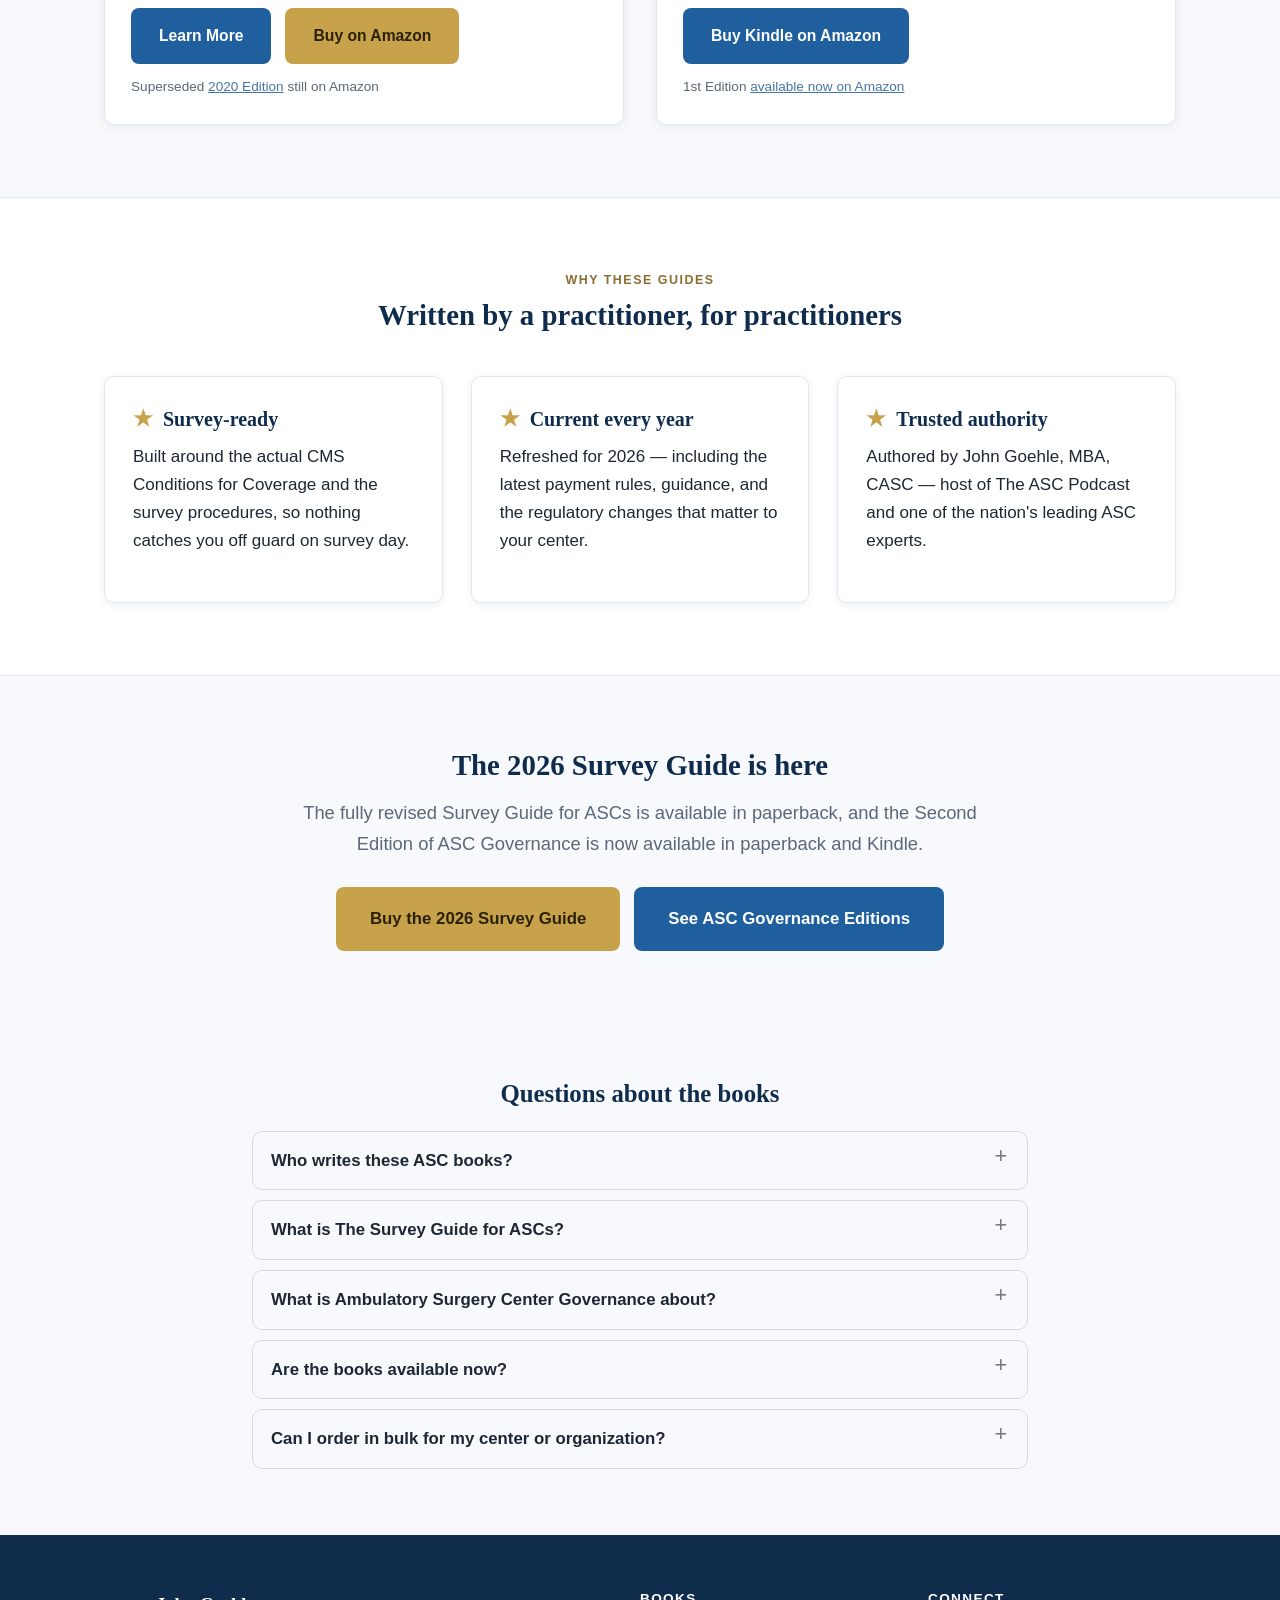
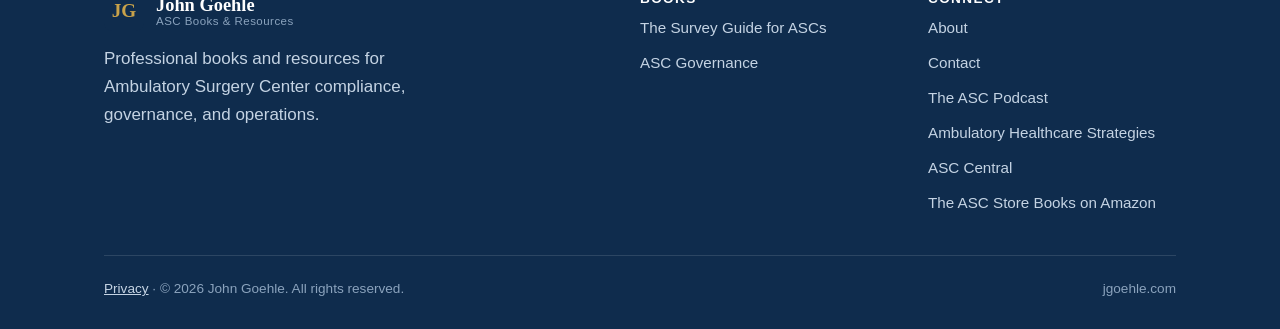
==== commit 730836a3: "Add the live ASC Governance Second Edition paperback" ====
--- a/index.html
+++ b/index.html
@@ -20,7 +20,7 @@
   <meta property="og:image:height" content="630">
   <meta name="twitter:card" content="summary_large_image">
   <script type="application/ld+json">{"@context":"https://schema.org","@graph":[{"@type":"WebSite","name":"John Goehle — ASC Books & Resources","url":"https://jgoehle.com/"},{"@type":"Person","@id":"https://goehle.net/#person","name":"John Goehle","honorificSuffix":"MBA, CASC","url":"https://goehle.net/","jobTitle":"Ambulatory Surgery Center Author & Expert","sameAs":["https://ascpodcast.com/","https://ah-strategies.com/","https://goehle.net/","https://www.amazon.com/author/johngoehle"]}]}</script>
-  <script type="application/ld+json">{"@context":"https://schema.org","@type":"FAQPage","mainEntity":[{"@type":"Question","name":"Who writes these ASC books?","acceptedAnswer":{"@type":"Answer","text":"John Goehle, MBA, CASC — a veteran ambulatory surgery center administrator and advisor with three decades in the field, and host of The ASC Podcast."}},{"@type":"Question","name":"What is The Survey Guide for ASCs?","acceptedAnswer":{"@type":"Answer","text":"A working desk reference that turns the CMS Conditions for Coverage and Interpretive Guidelines into something you can actually use on survey day — every requirement paired with the exact rule, the survey procedure, and a plain-language explanation. The 2026 Edition is fully revised and expanded."}},{"@type":"Question","name":"What is Ambulatory Surgery Center Governance about?","acceptedAnswer":{"@type":"Answer","text":"A practical guide for ASC owners and governing-body members to the responsibilities they assume and the CMS regulations they must answer to. The Second Edition serves as a companion to The Survey Guide."}},{"@type":"Question","name":"Are the books available now?","acceptedAnswer":{"@type":"Answer","text":"Yes. The fully revised 2026 Survey Guide is available on Amazon, and the Second Edition of ASC Governance is available on Kindle."}},{"@type":"Question","name":"Can I order in bulk for my center or organization?","acceptedAnswer":{"@type":"Answer","text":"Yes. Bulk and institutional orders are available — reach out through the contact page."}}]}</script>
+  <script type="application/ld+json">{"@context":"https://schema.org","@type":"FAQPage","mainEntity":[{"@type":"Question","name":"Who writes these ASC books?","acceptedAnswer":{"@type":"Answer","text":"John Goehle, MBA, CASC — a veteran ambulatory surgery center administrator and advisor with three decades in the field, and host of The ASC Podcast."}},{"@type":"Question","name":"What is The Survey Guide for ASCs?","acceptedAnswer":{"@type":"Answer","text":"A working desk reference that turns the CMS Conditions for Coverage and Interpretive Guidelines into something you can actually use on survey day — every requirement paired with the exact rule, the survey procedure, and a plain-language explanation. The 2026 Edition is fully revised and expanded."}},{"@type":"Question","name":"What is Ambulatory Surgery Center Governance about?","acceptedAnswer":{"@type":"Answer","text":"A practical guide for ASC owners and governing-body members to the responsibilities they assume and the CMS regulations they must answer to. The Second Edition serves as a companion to The Survey Guide."}},{"@type":"Question","name":"Are the books available now?","acceptedAnswer":{"@type":"Answer","text":"Yes. The fully revised 2026 Survey Guide is available on Amazon, and the Second Edition of ASC Governance is available in paperback and Kindle."}},{"@type":"Question","name":"Can I order in bulk for my center or organization?","acceptedAnswer":{"@type":"Answer","text":"Yes. Bulk and institutional orders are available — reach out through the contact page."}}]}</script>
 </head>
 <body>
 
@@ -115,7 +115,7 @@
           <div class="book-card__cover">
             <span class="cover-wrap">
               <img class="cover" src="/cover-asc-governance.jpg" alt="Ambulatory Surgery Center Governance — Second Edition" loading="lazy" decoding="async" width="680" height="1020">
-              <span class="badge badge--avail">Available on Kindle</span>
+              <span class="badge badge--avail">Paperback &amp; Kindle</span>
             </span>
           </div>
           <div class="book-card__body">
@@ -123,7 +123,8 @@
             <p class="book-card__sub">Second Edition. A clear, practical guide to the duties of the governing body and the regulations every ASC board must answer to.</p>
             <div class="btn-row">
               <a class="btn btn--solid" href="/asc-governance">Learn More</a>
-              <a class="btn btn--primary" href="https://www.amazon.com/dp/B0HSBVTKQM" target="_blank" rel="noopener">Buy Kindle on Amazon</a>
+              <a class="btn btn--primary" href="https://www.amazon.com/dp/B0HSJKG5GL" target="_blank" rel="noopener">Buy Paperback on Amazon</a>
+              <a class="btn btn--solid" href="https://www.amazon.com/dp/B0HSBVTKQM" target="_blank" rel="noopener">Buy Kindle on Amazon</a>
             </div>
             <p style="font-size:.85rem;color:var(--muted);margin:12px 0 0">1st Edition <a href="https://www.amazon.com/Ambulatory-Surgery-Center-Governance-Governing/dp/1329252764" target="_blank" rel="noopener">available now on Amazon</a></p>
           </div>
@@ -161,10 +162,10 @@
   <section class="section">
     <div class="container text-center center-narrow">
       <h2>The 2026 Survey Guide is here</h2>
-      <p class="lead" style="margin:0 auto 28px">The fully revised Survey Guide for ASCs is available in paperback, and the Second Edition of ASC Governance is now available on Kindle.</p>
+      <p class="lead" style="margin:0 auto 28px">The fully revised Survey Guide for ASCs is available in paperback, and the Second Edition of ASC Governance is now available in paperback and Kindle.</p>
       <div class="btn-row" style="justify-content:center">
         <a class="btn btn--primary btn--lg" href="https://www.amazon.com/dp/B0HC4MSST9" target="_blank" rel="noopener">Buy the 2026 Survey Guide</a>
-        <a class="btn btn--solid btn--lg" href="https://www.amazon.com/dp/B0HSBVTKQM" target="_blank" rel="noopener">Buy ASC Governance on Kindle</a>
+        <a class="btn btn--solid btn--lg" href="/asc-governance">See ASC Governance Editions</a>
       </div>
     </div>
   </section>
@@ -178,7 +179,7 @@
 <details><summary>Who writes these ASC books?</summary><p>John Goehle, MBA, CASC — a veteran ambulatory surgery center administrator and advisor with three decades in the field, and host of The ASC Podcast.</p></details>
 <details><summary>What is The Survey Guide for ASCs?</summary><p>A working desk reference that turns the CMS Conditions for Coverage and Interpretive Guidelines into something you can actually use on survey day — every requirement paired with the exact rule, the survey procedure, and a plain-language explanation. The 2026 Edition is fully revised and expanded.</p></details>
 <details><summary>What is Ambulatory Surgery Center Governance about?</summary><p>A practical guide for ASC owners and governing-body members to the responsibilities they assume and the CMS regulations they must answer to. The Second Edition serves as a companion to The Survey Guide.</p></details>
-<details><summary>Are the books available now?</summary><p>Yes. The fully revised 2026 Survey Guide is available on Amazon, and the Second Edition of ASC Governance is available on Kindle.</p></details>
+<details><summary>Are the books available now?</summary><p>Yes. The fully revised 2026 Survey Guide is available on Amazon, and the Second Edition of ASC Governance is available in paperback and Kindle.</p></details>
 <details><summary>Can I order in bulk for my center or organization?</summary><p>Yes. Bulk and institutional orders are available — reach out through the contact page.</p></details>
 </section>
 </main>
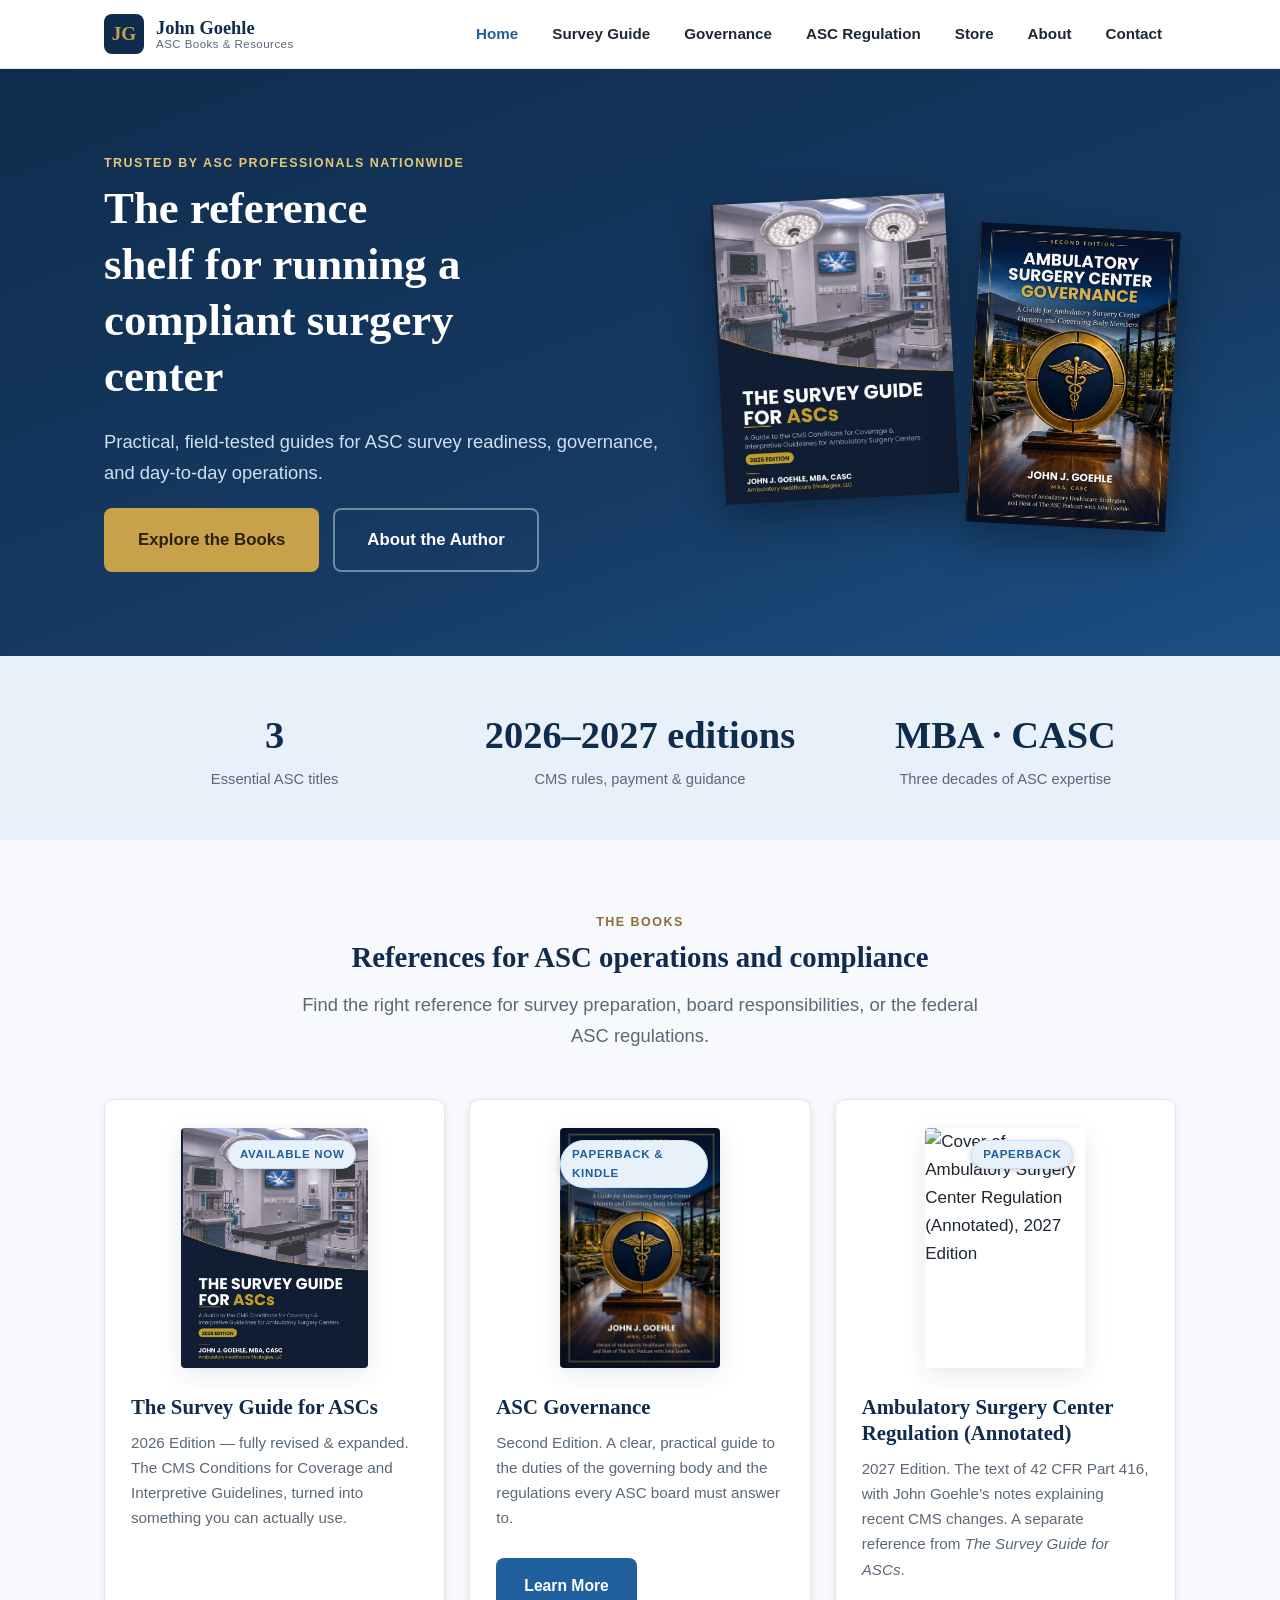
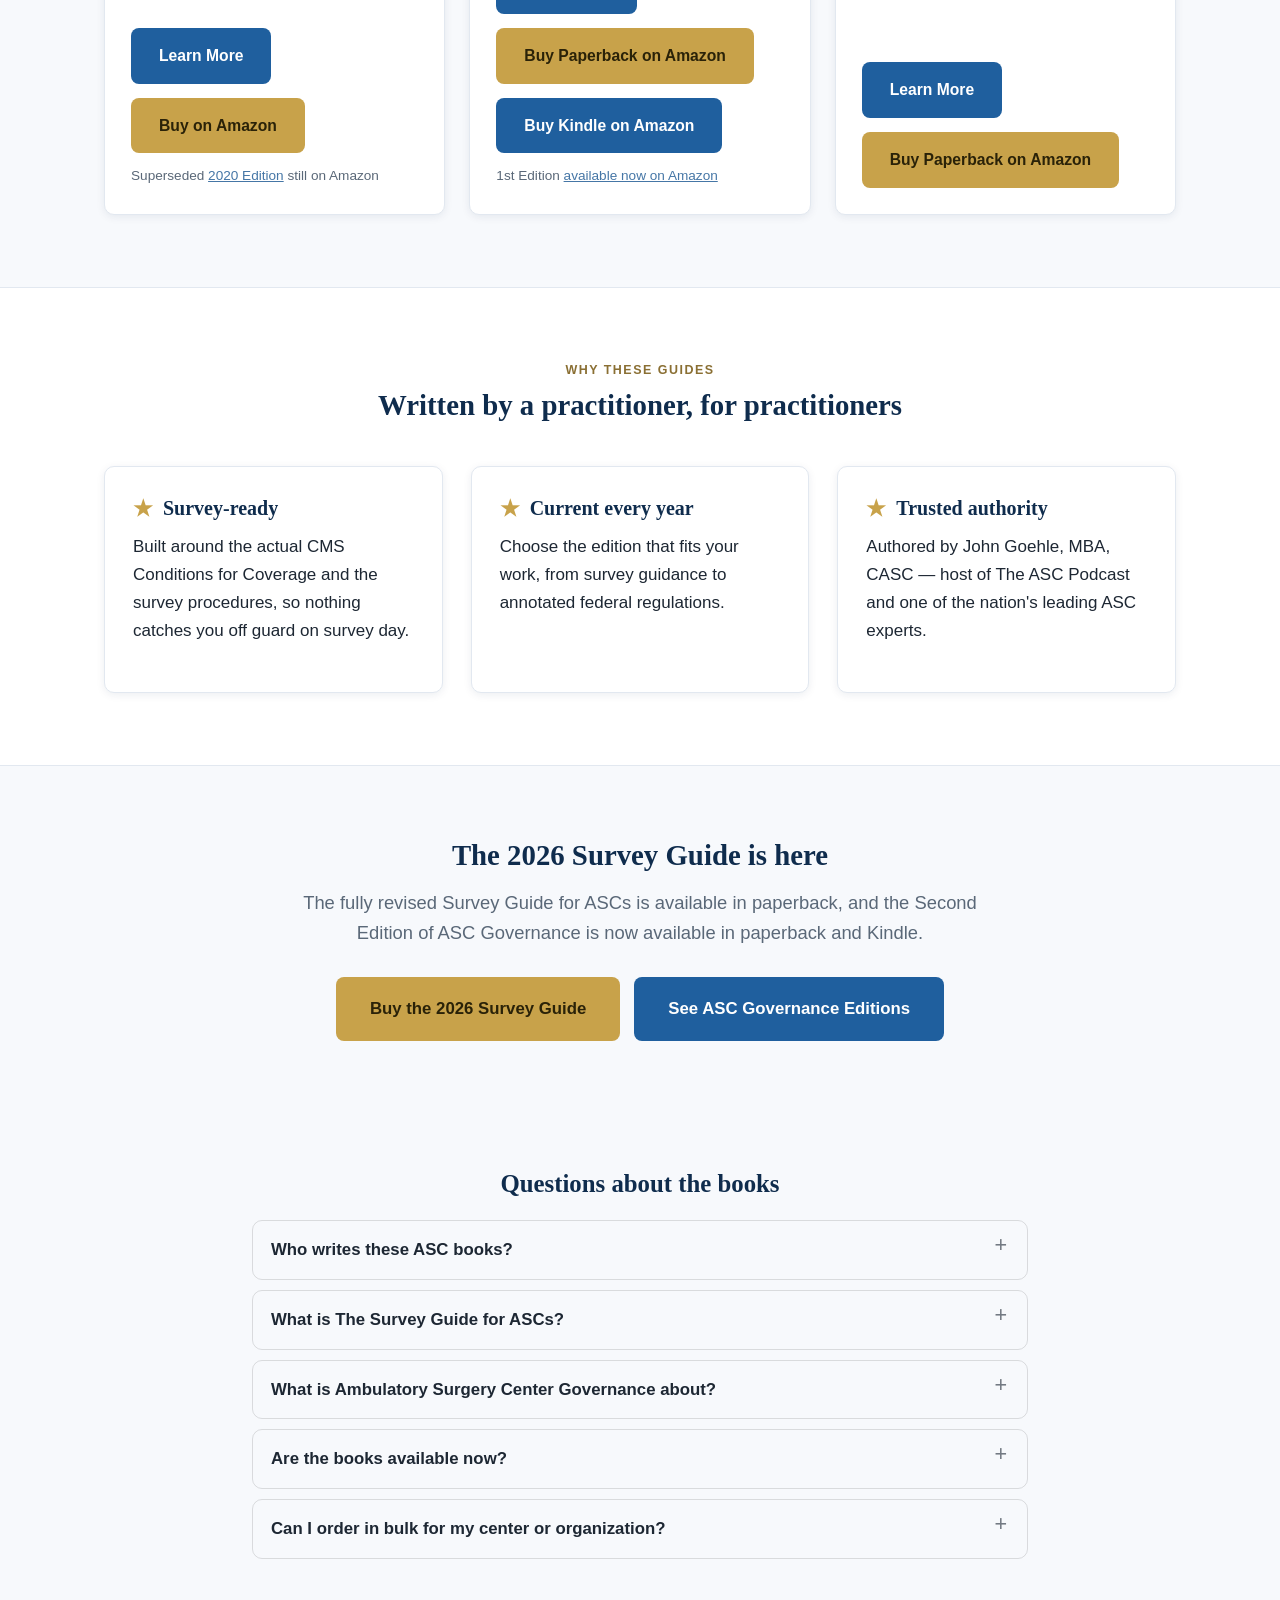
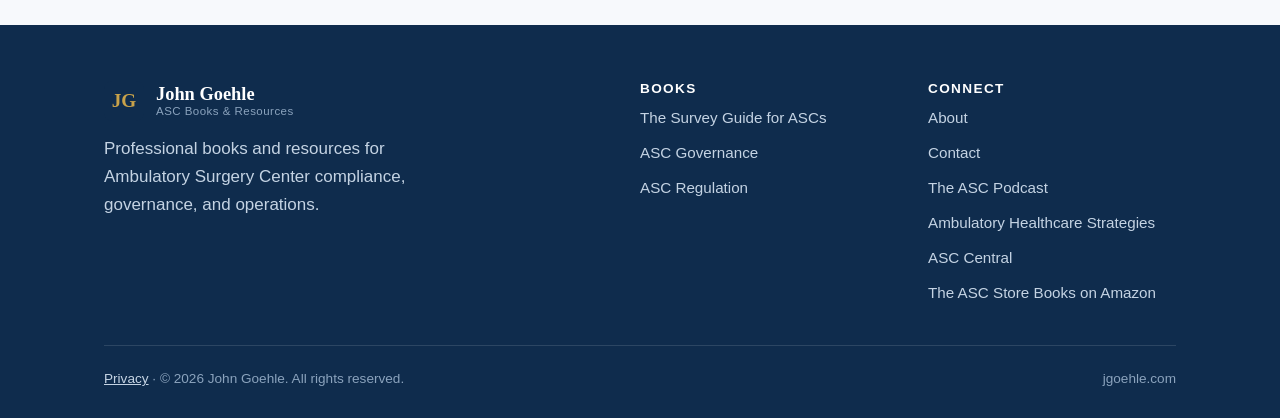
==== commit 1fe07d62: "Add 2027 annotated ASC regulation paperback to book catalog" ====
--- a/index.html
+++ b/index.html
@@ -5,7 +5,7 @@
   <meta name="viewport" content="width=device-width, initial-scale=1.0">
   <meta name="google-site-verification" content="CAjowcsDVwnk5QbeuG2tL7SoXcVx9QC8DEbk3NdrUdU">
   <title>John Goehle — Professional Books for Ambulatory Surgery Centers</title>
-  <meta name="description" content="Authoritative guides for ASC compliance and governance by John Goehle, MBA, CASC — The Survey Guide for ASCs and Ambulatory Surgery Center Governance">
+  <meta name="description" content="Authoritative guides for ASC compliance and governance by John Goehle, MBA, CASC — the Survey Guide, ASC Governance, and Annotated ASC Regulation">
   <link rel="canonical" href="https://jgoehle.com/">
   <meta property="og:title" content="John Goehle — Professional Books for Ambulatory Surgery Centers">
   <meta property="og:description" content="The industry's most respected guides for ASC survey preparation, governance, and operations.">
@@ -20,7 +20,8 @@
   <meta property="og:image:height" content="630">
   <meta name="twitter:card" content="summary_large_image">
   <script type="application/ld+json">{"@context":"https://schema.org","@graph":[{"@type":"WebSite","name":"John Goehle — ASC Books & Resources","url":"https://jgoehle.com/"},{"@type":"Person","@id":"https://goehle.net/#person","name":"John Goehle","honorificSuffix":"MBA, CASC","url":"https://goehle.net/","jobTitle":"Ambulatory Surgery Center Author & Expert","sameAs":["https://ascpodcast.com/","https://ah-strategies.com/","https://goehle.net/","https://www.amazon.com/author/johngoehle"]}]}</script>
-  <script type="application/ld+json">{"@context":"https://schema.org","@type":"FAQPage","mainEntity":[{"@type":"Question","name":"Who writes these ASC books?","acceptedAnswer":{"@type":"Answer","text":"John Goehle, MBA, CASC — a veteran ambulatory surgery center administrator and advisor with three decades in the field, and host of The ASC Podcast."}},{"@type":"Question","name":"What is The Survey Guide for ASCs?","acceptedAnswer":{"@type":"Answer","text":"A working desk reference that turns the CMS Conditions for Coverage and Interpretive Guidelines into something you can actually use on survey day — every requirement paired with the exact rule, the survey procedure, and a plain-language explanation. The 2026 Edition is fully revised and expanded."}},{"@type":"Question","name":"What is Ambulatory Surgery Center Governance about?","acceptedAnswer":{"@type":"Answer","text":"A practical guide for ASC owners and governing-body members to the responsibilities they assume and the CMS regulations they must answer to. The Second Edition serves as a companion to The Survey Guide."}},{"@type":"Question","name":"Are the books available now?","acceptedAnswer":{"@type":"Answer","text":"Yes. The fully revised 2026 Survey Guide is available on Amazon, and the Second Edition of ASC Governance is available in paperback and Kindle."}},{"@type":"Question","name":"Can I order in bulk for my center or organization?","acceptedAnswer":{"@type":"Answer","text":"Yes. Bulk and institutional orders are available — reach out through the contact page."}}]}</script>
+  <script type="application/ld+json">{"@context":"https://schema.org","@type":"FAQPage","mainEntity":[{"@type":"Question","name":"Who writes these ASC books?","acceptedAnswer":{"@type":"Answer","text":"John Goehle, MBA, CASC — a veteran ambulatory surgery center administrator and advisor with three decades in the field, and host of The ASC Podcast."}},{"@type":"Question","name":"What is The Survey Guide for ASCs?","acceptedAnswer":{"@type":"Answer","text":"A working desk reference that turns the CMS Conditions for Coverage and Interpretive Guidelines into something you can actually use on survey day — every requirement paired with the exact rule, the survey procedure, and a plain-language explanation. The 2026 Edition is fully revised and expanded."}},{"@type":"Question","name":"What is Ambulatory Surgery Center Governance about?","acceptedAnswer":{"@type":"Answer","text":"A practical guide for ASC owners and governing-body members to the responsibilities they assume and the CMS regulations they must answer to. The Second Edition serves as a companion to The Survey Guide."}},{"@type":"Question","name":"Are the books available now?","acceptedAnswer":{"@type":"Answer","text":"Yes. The 2026 Survey Guide and the annotated 2027 ASC Regulation are available in paperback. ASC Governance, Second Edition, is available in paperback and Kindle."}},{"@type":"Question","name":"Can I order in bulk for my center or organization?","acceptedAnswer":{"@type":"Answer","text":"Yes. Bulk and institutional orders are available — reach out through the contact page."}}]}</script>
+  <style>@media(min-width:1000px){.catalog-grid{grid-template-columns:repeat(3,minmax(0,1fr));gap:24px}}</style>
 </head>
 <body>
 
@@ -41,6 +42,7 @@
         <li><a href="/" class="active" aria-current="page">Home</a></li>
         <li><a href="/survey-guide">Survey Guide</a></li>
         <li><a href="/asc-governance">Governance</a></li>
+        <li><a href="/asc-regulation">ASC Regulation</a></li>
         <li><a href="https://egd-consulting.com/store">Store</a></li>
         <li><a href="/about">About</a></li>
         <li><a href="/contact">Contact</a></li>
@@ -56,7 +58,7 @@
       <div>
         <p class="eyebrow" style="color:#e3c878">Trusted by ASC professionals nationwide</p>
         <h1>The reference shelf for running a compliant surgery center</h1>
-        <p class="lead">Practical, field-tested guides for ASC survey readiness, governance, and day-to-day operations — written by one of the nation's leading ASC experts and refreshed for 2026.</p>
+        <p class="lead">Practical, field-tested guides for ASC survey readiness, governance, and day-to-day operations.</p>
         <div class="btn-row">
           <a class="btn btn--primary btn--lg" href="#books">Explore the Books</a>
           <a class="btn btn--ghost btn--lg" style="color:#fff;border-color:rgba(255,255,255,.4)" href="/about">About the Author</a>
@@ -73,8 +75,8 @@
   <section class="section--tight band">
     <div class="container">
       <div class="stats">
-        <div><div class="stat__num">2</div><div class="stat__label">Essential ASC titles</div></div>
-        <div><div class="stat__num">Current to 2026</div><div class="stat__label">CMS rules, payment &amp; guidance</div></div>
+        <div><div class="stat__num">3</div><div class="stat__label">Essential ASC titles</div></div>
+        <div><div class="stat__num">2026–2027 editions</div><div class="stat__label">CMS rules, payment &amp; guidance</div></div>
         <div><div class="stat__num">MBA · CASC</div><div class="stat__label">Three decades of ASC expertise</div></div>
       </div>
     </div>
@@ -85,11 +87,11 @@
     <div class="container">
       <div class="text-center center-narrow" style="margin-bottom:48px">
         <p class="eyebrow">The Books</p>
-        <h2>Two essential references for every surgery center</h2>
-        <p class="lead" style="margin:0 auto">From surviving your next CMS survey to governing the board with confidence — both fully updated for 2026.</p>
-      </div>
-
-      <div class="book-grid">
+        <h2>References for ASC operations and compliance</h2>
+        <p class="lead" style="margin:0 auto">Find the right reference for survey preparation, board responsibilities, or the federal ASC regulations.</p>
+      </div>
+
+      <div class="book-grid catalog-grid">
 
         <!-- Survey Guide -->
         <article class="book-card">
@@ -130,6 +132,19 @@
           </div>
         </article>
 
+        <article class="book-card">
+          <div class="book-card__cover">
+            <span class="cover-wrap">
+              <img class="cover" src="https://m.media-amazon.com/images/I/61wvsfEzmuL._AC_AIweblab1392912,T4_FMavif_SF696,1044_PQ60_.jpg?aicid=detailPage-mediaBlock" alt="Cover of Ambulatory Surgery Center Regulation (Annotated), 2027 Edition" width="348" height="521" loading="lazy" decoding="async" referrerpolicy="no-referrer">
+              <span class="badge badge--avail">Paperback</span>
+            </span>
+          </div>
+          <div class="book-card__body">
+            <h3>Ambulatory Surgery Center Regulation (Annotated)</h3>
+            <p class="book-card__sub">2027 Edition. The text of 42 CFR Part 416, with John Goehle’s notes explaining recent CMS changes. A separate reference from <i>The Survey Guide for ASCs</i>.</p>
+            <div class="btn-row"><a class="btn btn--solid" href="/asc-regulation">Learn More</a> <a class="btn btn--primary" href="https://www.amazon.com/dp/B0HSM5DB7Y" target="_blank" rel="noopener">Buy Paperback on Amazon</a></div>
+          </div>
+        </article>
       </div>
     </div>
   </section>
@@ -148,7 +163,7 @@
         </div>
         <div class="card">
           <h3><span class="card__icon">&#9733;</span>Current every year</h3>
-          <p>Refreshed for 2026 — including the latest payment rules, guidance, and the regulatory changes that matter to your center.</p>
+          <p>Choose the edition that fits your work, from survey guidance to annotated federal regulations.</p>
         </div>
         <div class="card">
           <h3><span class="card__icon">&#9733;</span>Trusted authority</h3>
@@ -179,7 +194,7 @@
 <details><summary>Who writes these ASC books?</summary><p>John Goehle, MBA, CASC — a veteran ambulatory surgery center administrator and advisor with three decades in the field, and host of The ASC Podcast.</p></details>
 <details><summary>What is The Survey Guide for ASCs?</summary><p>A working desk reference that turns the CMS Conditions for Coverage and Interpretive Guidelines into something you can actually use on survey day — every requirement paired with the exact rule, the survey procedure, and a plain-language explanation. The 2026 Edition is fully revised and expanded.</p></details>
 <details><summary>What is Ambulatory Surgery Center Governance about?</summary><p>A practical guide for ASC owners and governing-body members to the responsibilities they assume and the CMS regulations they must answer to. The Second Edition serves as a companion to The Survey Guide.</p></details>
-<details><summary>Are the books available now?</summary><p>Yes. The fully revised 2026 Survey Guide is available on Amazon, and the Second Edition of ASC Governance is available in paperback and Kindle.</p></details>
+<details><summary>Are the books available now?</summary><p>Yes. The 2026 Survey Guide and the annotated 2027 ASC Regulation are available in paperback. ASC Governance, Second Edition, is available in paperback and Kindle.</p></details>
 <details><summary>Can I order in bulk for my center or organization?</summary><p>Yes. Bulk and institutional orders are available — reach out through the contact page.</p></details>
 </section>
 </main>
@@ -202,6 +217,7 @@
           <ul class="footer-links">
             <li><a href="/survey-guide">The Survey Guide for ASCs</a></li>
             <li><a href="/asc-governance">ASC Governance</a></li>
+            <li><a href="/asc-regulation">ASC Regulation</a></li>
           </ul>
         </div>
         <div>
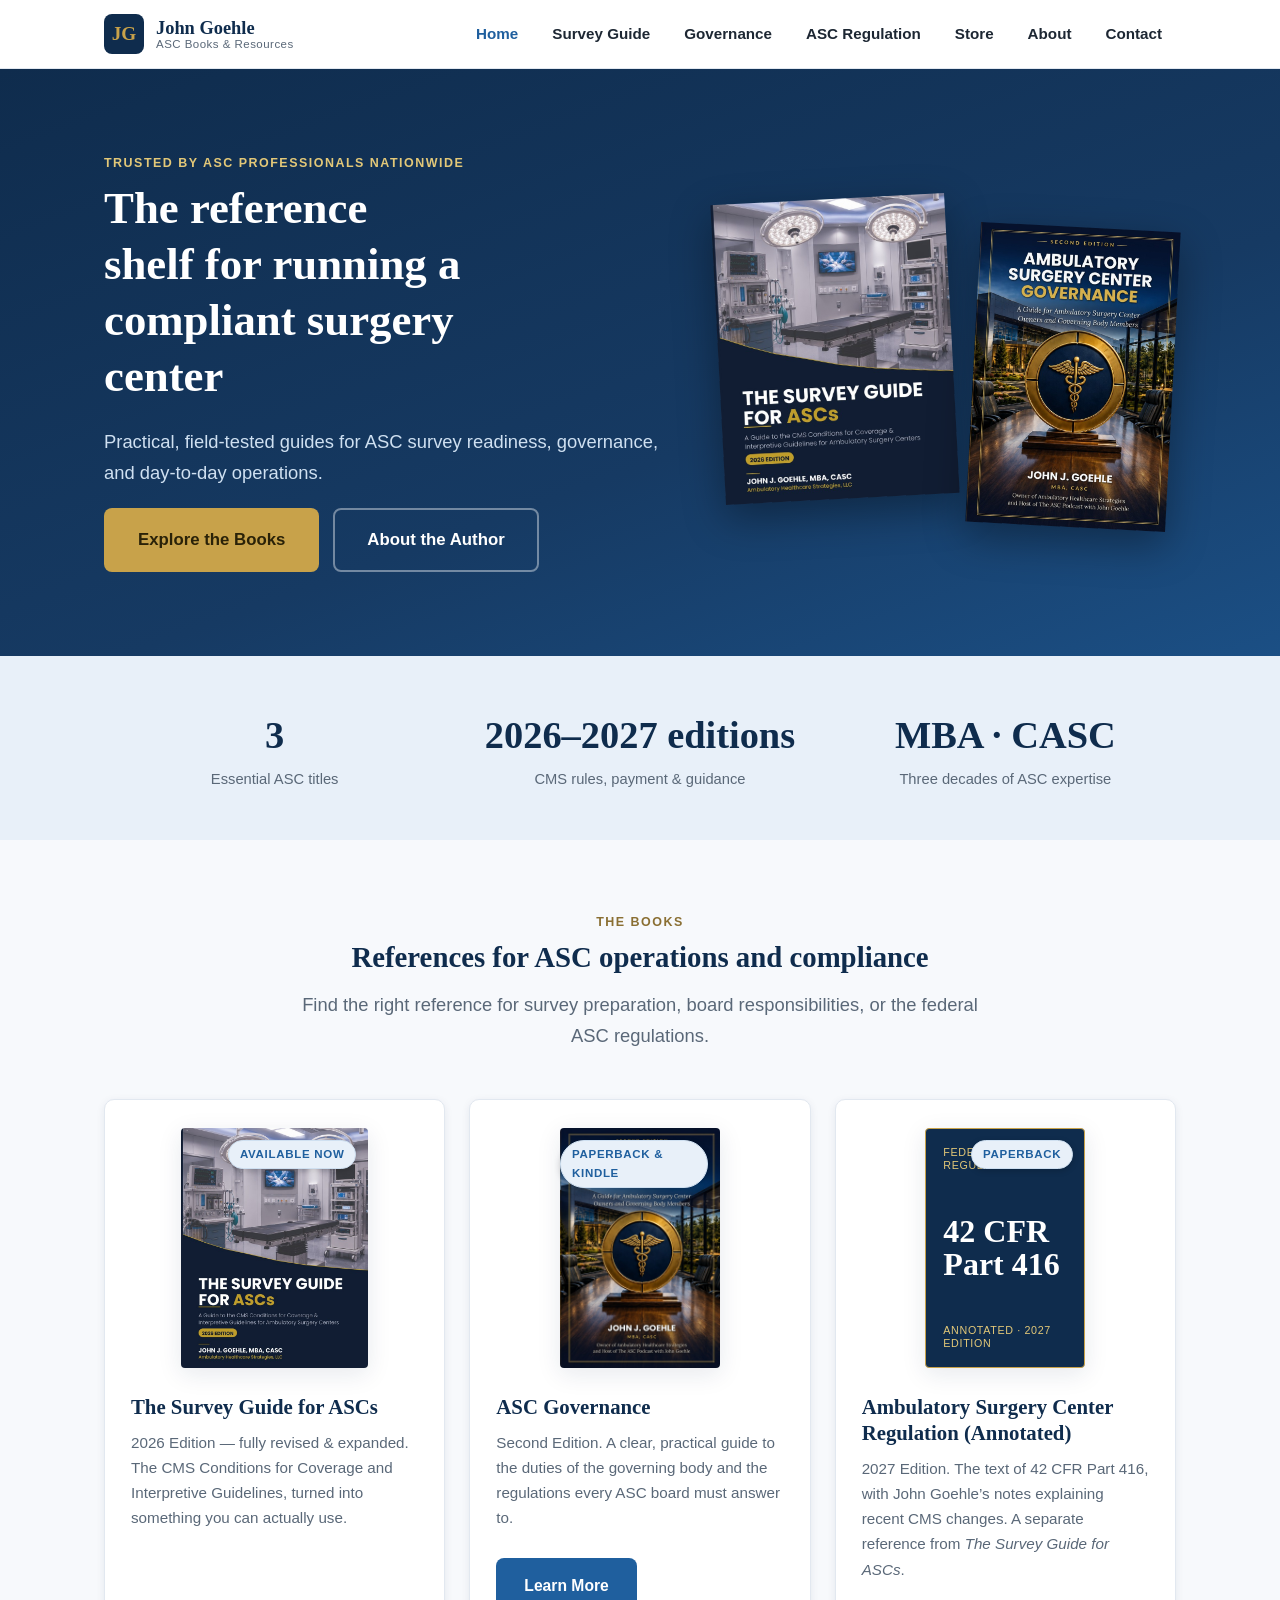
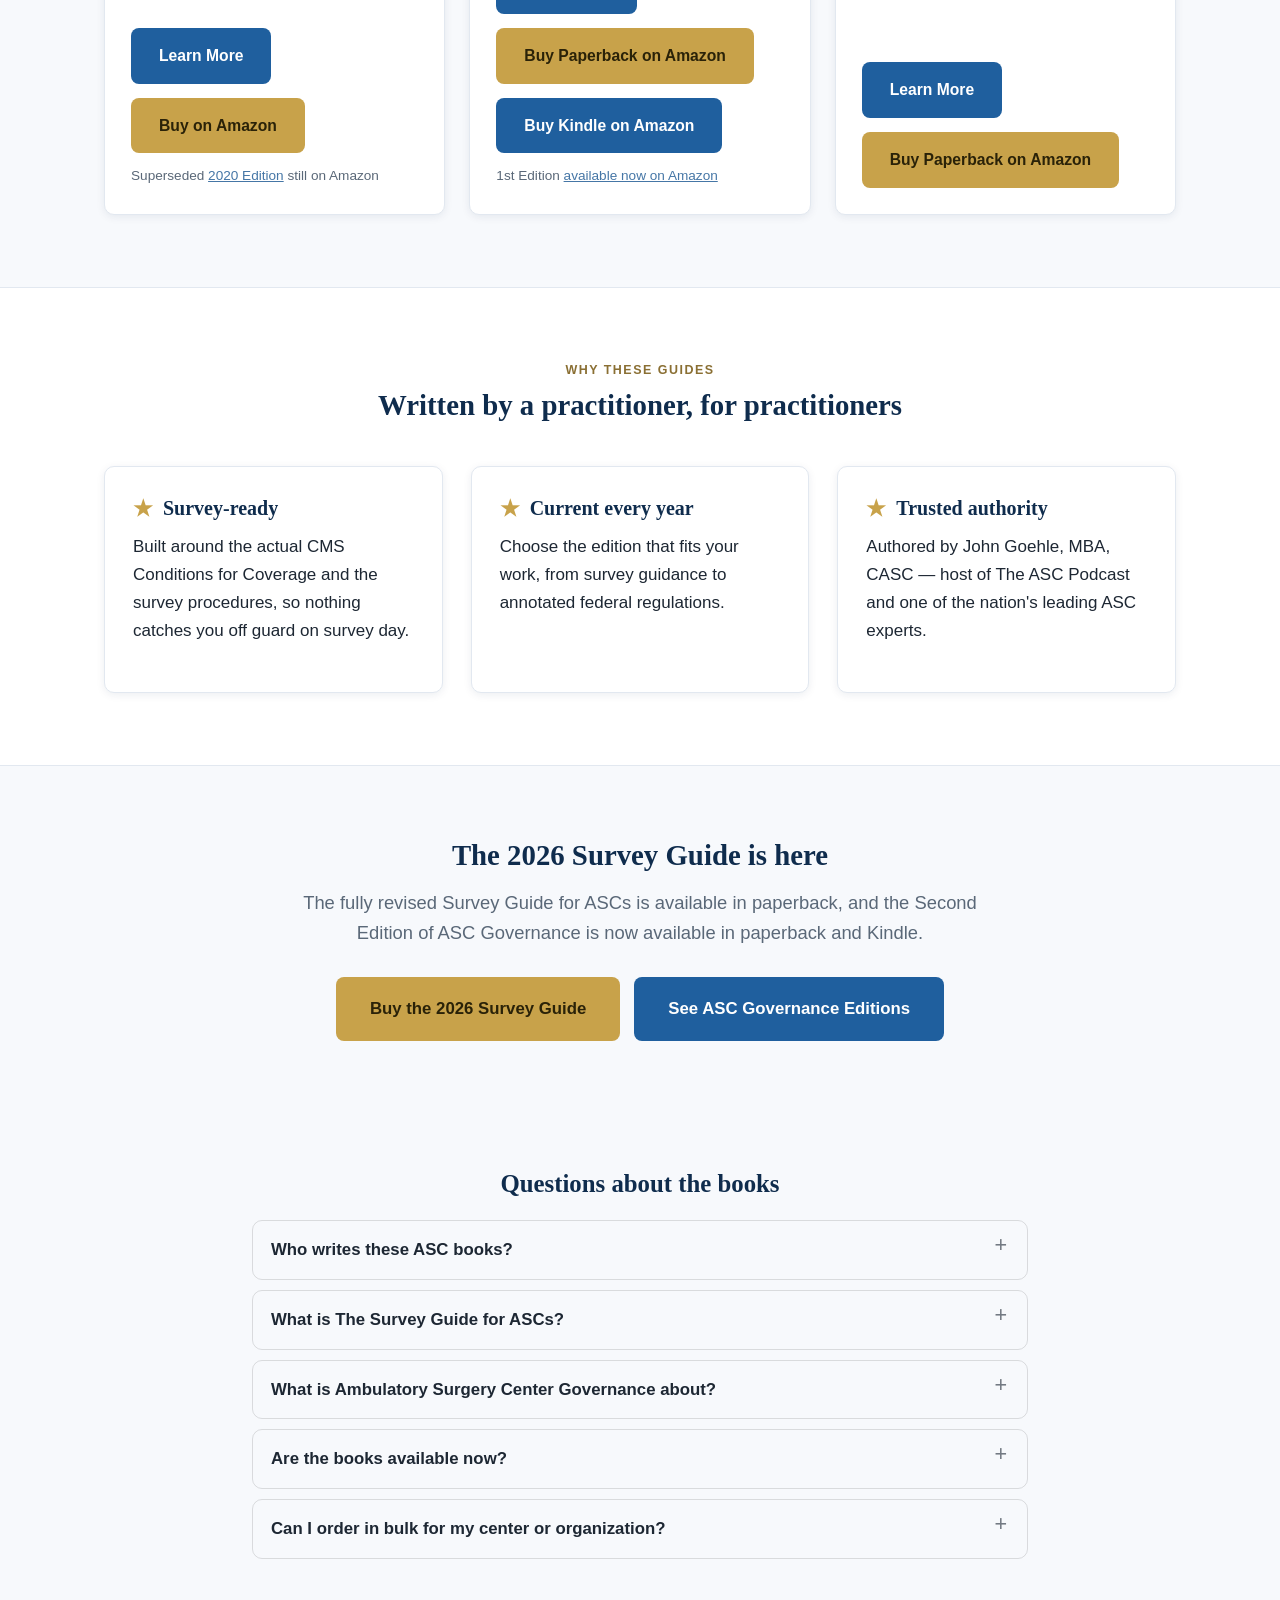
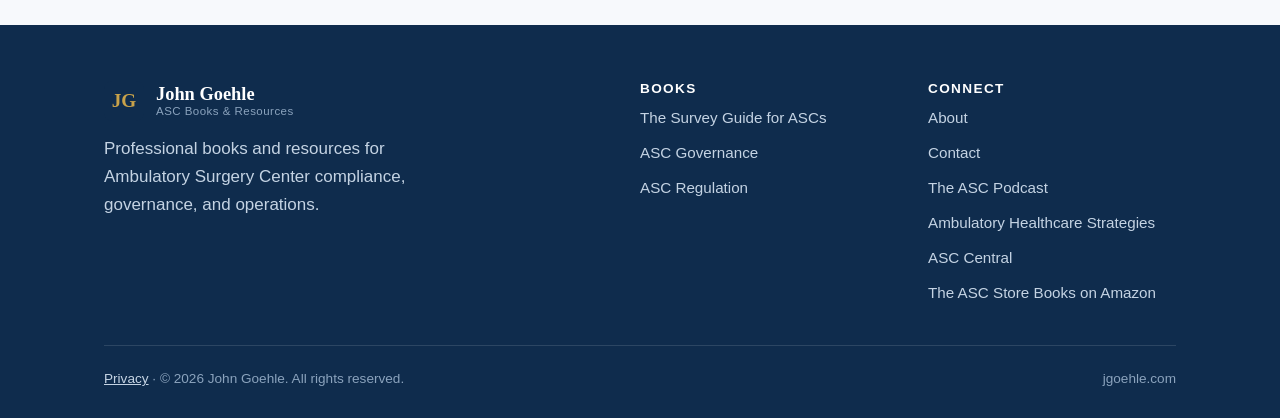
==== commit 62b64cd7: "Use a self-contained design for the ASC regulation listing" ====
--- a/index.html
+++ b/index.html
@@ -22,6 +22,7 @@
   <script type="application/ld+json">{"@context":"https://schema.org","@graph":[{"@type":"WebSite","name":"John Goehle — ASC Books & Resources","url":"https://jgoehle.com/"},{"@type":"Person","@id":"https://goehle.net/#person","name":"John Goehle","honorificSuffix":"MBA, CASC","url":"https://goehle.net/","jobTitle":"Ambulatory Surgery Center Author & Expert","sameAs":["https://ascpodcast.com/","https://ah-strategies.com/","https://goehle.net/","https://www.amazon.com/author/johngoehle"]}]}</script>
   <script type="application/ld+json">{"@context":"https://schema.org","@type":"FAQPage","mainEntity":[{"@type":"Question","name":"Who writes these ASC books?","acceptedAnswer":{"@type":"Answer","text":"John Goehle, MBA, CASC — a veteran ambulatory surgery center administrator and advisor with three decades in the field, and host of The ASC Podcast."}},{"@type":"Question","name":"What is The Survey Guide for ASCs?","acceptedAnswer":{"@type":"Answer","text":"A working desk reference that turns the CMS Conditions for Coverage and Interpretive Guidelines into something you can actually use on survey day — every requirement paired with the exact rule, the survey procedure, and a plain-language explanation. The 2026 Edition is fully revised and expanded."}},{"@type":"Question","name":"What is Ambulatory Surgery Center Governance about?","acceptedAnswer":{"@type":"Answer","text":"A practical guide for ASC owners and governing-body members to the responsibilities they assume and the CMS regulations they must answer to. The Second Edition serves as a companion to The Survey Guide."}},{"@type":"Question","name":"Are the books available now?","acceptedAnswer":{"@type":"Answer","text":"Yes. The 2026 Survey Guide and the annotated 2027 ASC Regulation are available in paperback. ASC Governance, Second Edition, is available in paperback and Kindle."}},{"@type":"Question","name":"Can I order in bulk for my center or organization?","acceptedAnswer":{"@type":"Answer","text":"Yes. Bulk and institutional orders are available — reach out through the contact page."}}]}</script>
   <style>@media(min-width:1000px){.catalog-grid{grid-template-columns:repeat(3,minmax(0,1fr));gap:24px}}</style>
+  <style>.reg-cover{box-sizing:border-box;display:flex;aspect-ratio:2/3;width:160px;max-width:100%;padding:17px;flex-direction:column;justify-content:space-between;gap:12px;border:1px solid #c8a24a;border-radius:4px;background:#0f2c4d;color:#fff;box-shadow:var(--shadow);text-align:left}.reg-cover strong{font:700 2rem/1.04 Georgia,serif;color:#fff}.reg-cover span{font-size:.67rem;line-height:1.2;letter-spacing:.06em;color:#e3c878;text-transform:uppercase}.book-detail .reg-cover{width:100%;max-width:290px;padding:26px}.book-detail .reg-cover strong{font-size:clamp(2rem,5vw,3.5rem)}</style>
 </head>
 <body>
 
@@ -135,7 +136,7 @@
         <article class="book-card">
           <div class="book-card__cover">
             <span class="cover-wrap">
-              <img class="cover" src="https://m.media-amazon.com/images/I/61wvsfEzmuL._AC_AIweblab1392912,T4_FMavif_SF696,1044_PQ60_.jpg?aicid=detailPage-mediaBlock" alt="Cover of Ambulatory Surgery Center Regulation (Annotated), 2027 Edition" width="348" height="521" loading="lazy" decoding="async" referrerpolicy="no-referrer">
+              <div class="reg-cover" aria-hidden="true"><span>Federal ASC Regulations</span><strong>42 CFR<br>Part 416</strong><span>Annotated · 2027 Edition</span></div>
               <span class="badge badge--avail">Paperback</span>
             </span>
           </div>
